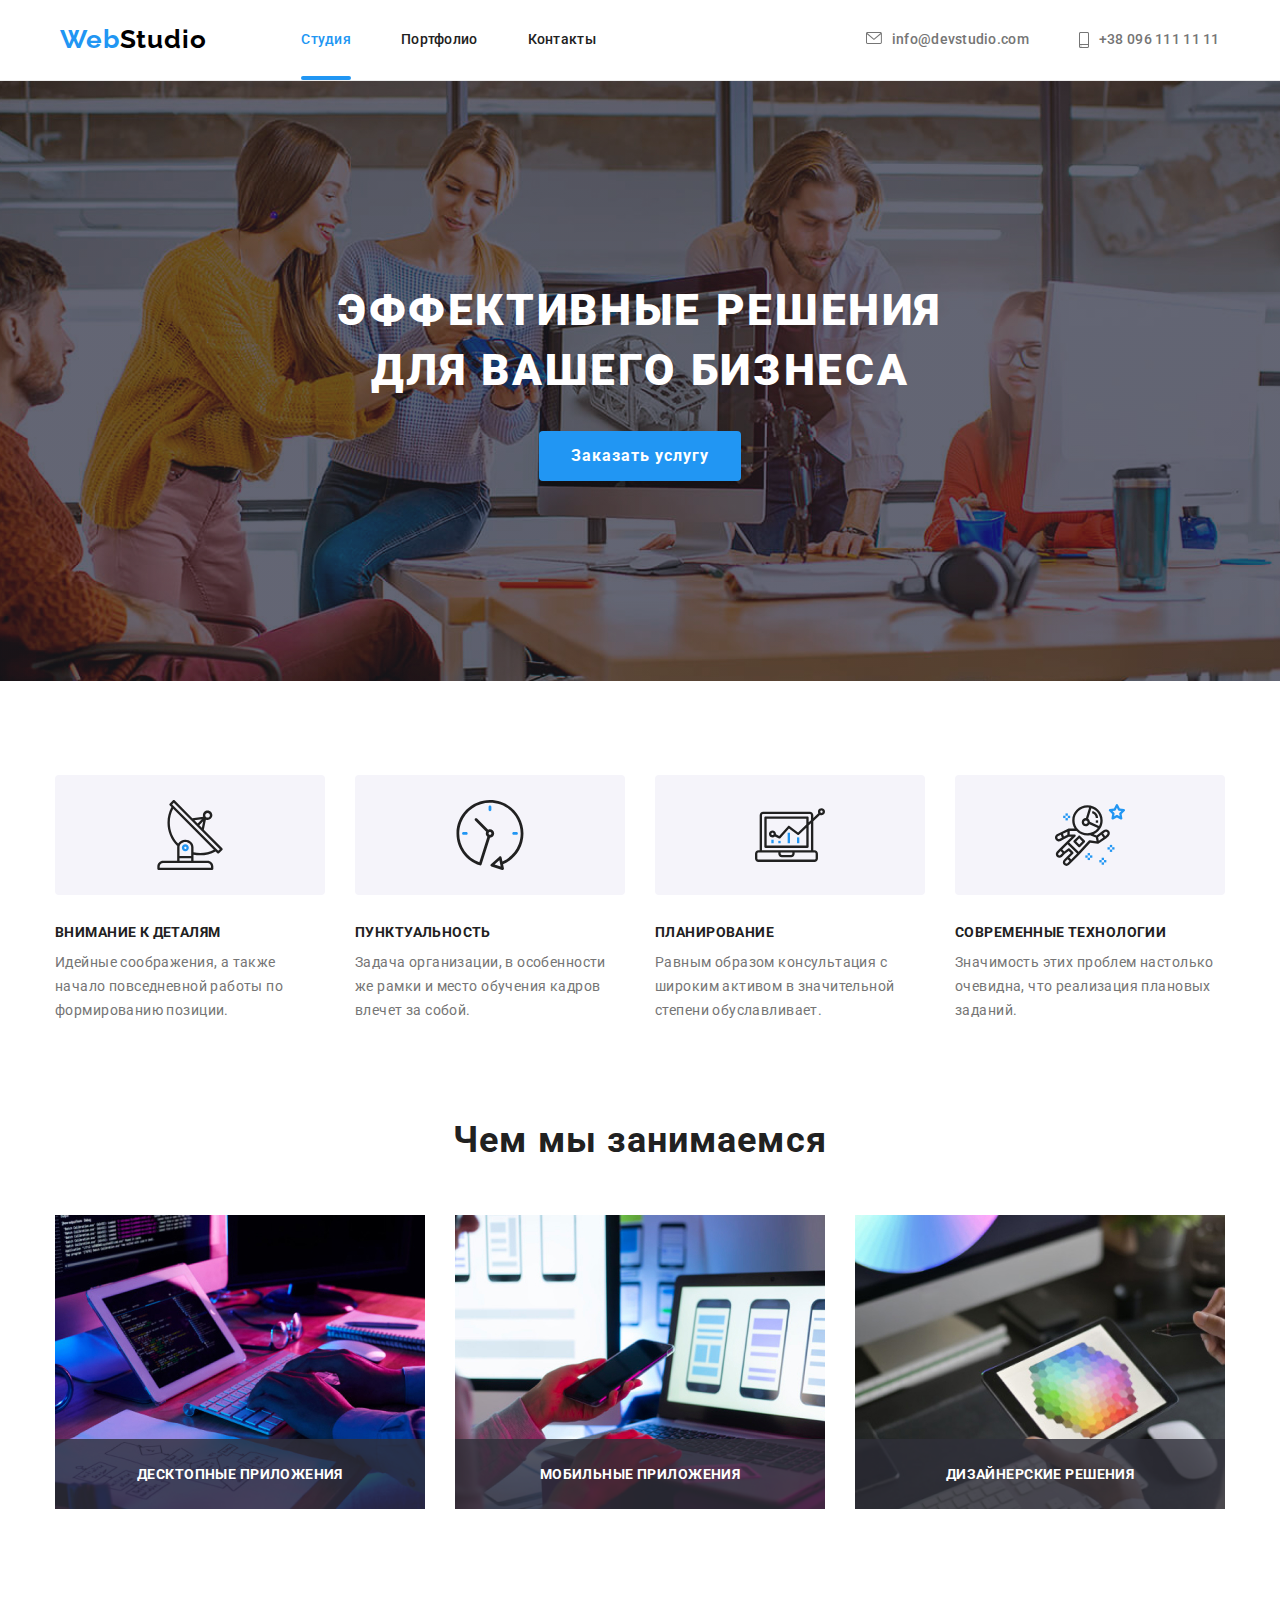
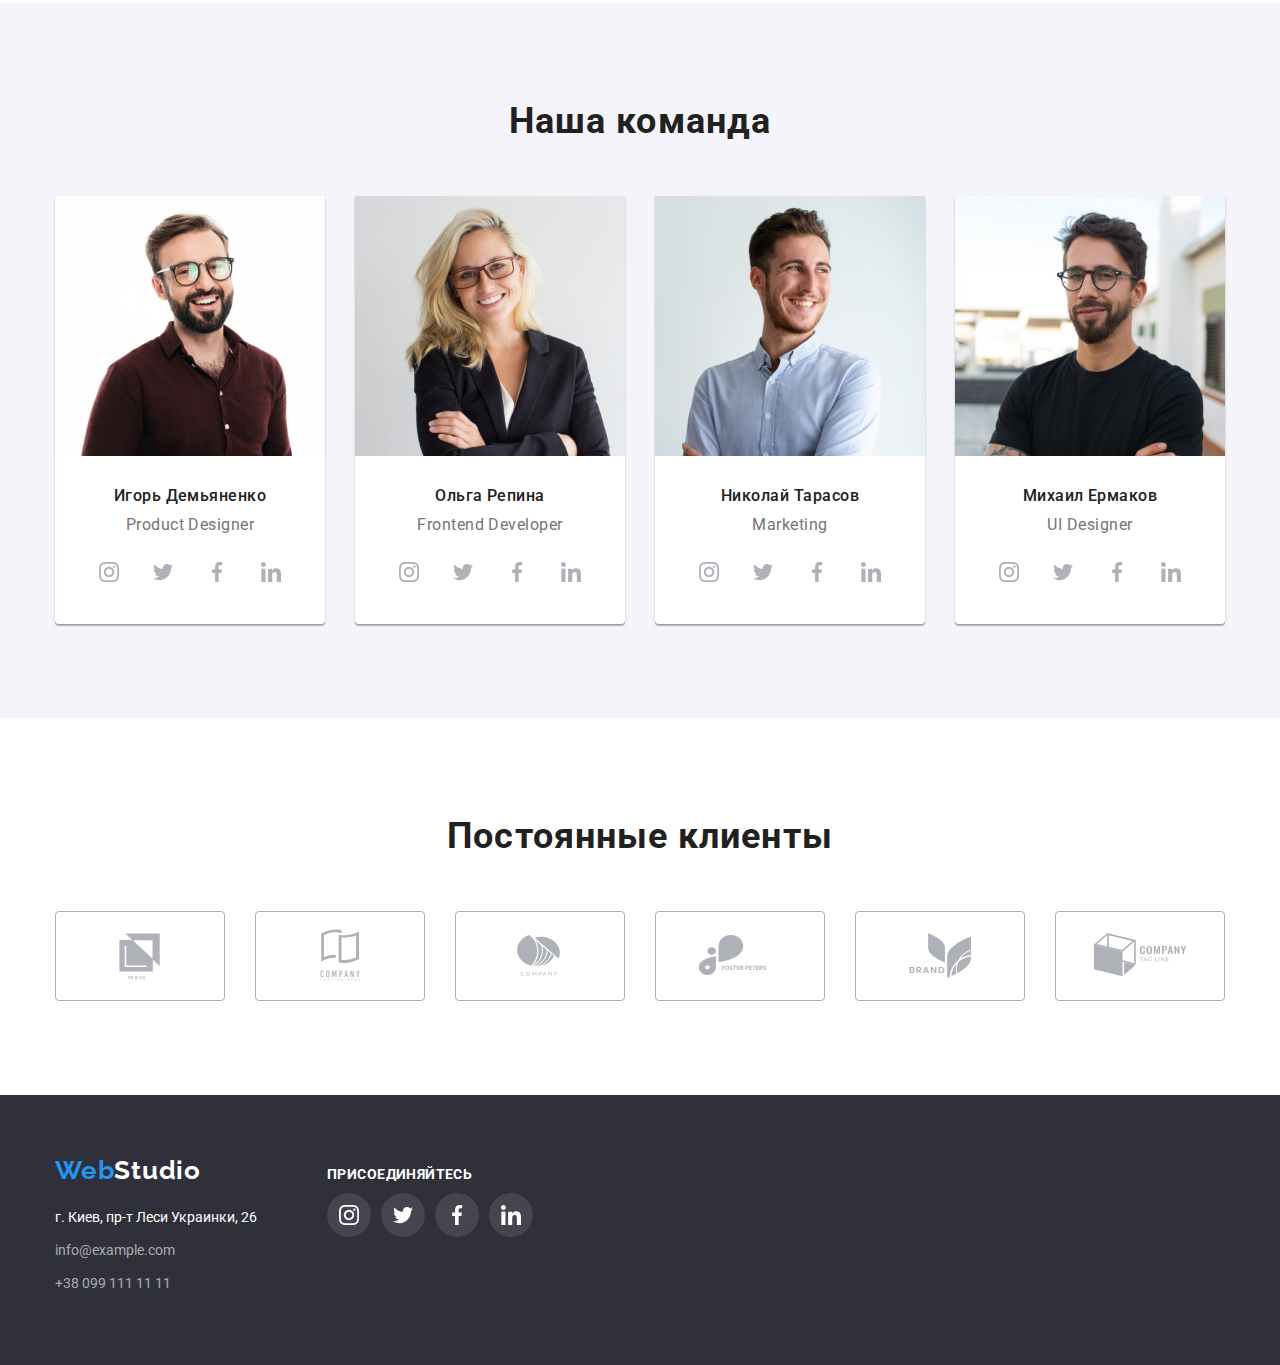
==== index.html @ 852fb02d "Initial commit" ====
<!DOCTYPE html>
<html lang="ru">

<head>
  <meta charset="UTF-8" />
  <meta http-equiv="X-UA-Compatible" content="IE=edge" />
  <meta name="viewport" content="width=device-width, initial-scale=1.0" />
  <link rel="preconnect" href="https://fonts.googleapis.com">
  <link rel="preconnect" href="https://fonts.gstatic.com" crossorigin>
  <link href="https://fonts.googleapis.com/css2?family=Raleway:wght@700&family=Roboto:wght@400;500;700;900&display=swap"
    rel="stylesheet">
  <link rel="stylesheet" href="https://cdnjs.cloudflare.com/ajax/libs/modern-normalize/1.1.0/modern-normalize.css"
    integrity="sha512-Y0MM+V6ymRKN2zStTqzQ227DWhhp4Mzdo6gnlRnuaNCbc+YN/ZH0sBCLTM4M0oSy9c9VKiCvd4Jk44aCLrNS5Q=="
    crossorigin="anonymous" referrerpolicy="no-referrer" />
  <link rel="stylesheet" href="./css/styles.css" />
  <title>WebStudio</title>
</head>

<body>
  <header class="header-section">
    <div class="container flex-container">
      <nav class="navigation">
        <a class="logo link" href="./index.html">Web<span class="logo-header">Studio</span></a>
        <ul class="nav-list list">
          <li><a class="link nav-link current" href="./index.html">Студия</a></li>
          <li><a class="link nav-link" href="./portfolio.html">Портфолио</a></li>
          <li><a class="link nav-link" href="http://google.com">Контакты</a></li>
        </ul>
      </nav>
      <ul class="contacts-list list">
        <li class="contacts-item">
          <a class="contacts-link link" href="mailto:info@devstudio.com">
            <svg>
              <use href="./image/icons/symbol-defs.svg#envelope" width="16" height="12"></use>
            </svg>
            info@devstudio.com</a>
        </li>
        <li class="contacts-item">
          <a class="contacts-link link" href="tel:+380961111111">
            <svg class="smartphone">
              <use href="./image/icons/symbol-defs.svg#smartphone" width="10" height="16"></use>
            </svg>
            +38 096 111 11 11</a>
        </li>
      </ul>
    </div>
  </header>
  <main class="studio">
    <section class="hero">
      <h1 class="page-title">
        Эффективные решения<br />
        для вашего бизнеса
      </h1>
      <button class="button" type="button" data-modal-open>Заказать услугу</button>
      <div class="backdrop is-hidden" data-modal>
        <div class="modal">
          <button class="modal-button" type="button" data-modal-close>
            <svg>
              <use href="./image/icons/symbol-defs.svg#close" width="18" height="18"></use>
            </svg>
          </button>
        </div>
      </div>
    </section>
    <section class="preference section">
      <div class="container">
        <h2 class="invisible-title">Нашы преимущества</h2>
        <ul class="preference-list list flex-container">
          <li class="preference-item">
            <div class="prefrence-icon">
              <svg>
                <use href="./image/icons/symbol-defs.svg#antenna" width="70" height="70"></use>
              </svg>
            </div>
            <h3 class="preference-title">Внимание к деталям</h3>
            <p class="prefrence-text">
              Идейные соображения, а также начало повседневной работы по формированию позиции.
            </p>
          </li>
          <li class="preference-item">
            <div class="prefrence-icon">
              <svg>
                <use href="./image/icons/symbol-defs.svg#clock" width="70" height="70"></use>
              </svg>
            </div>
            <h3 class="preference-title">Пунктуальность</h3>
            <p class="prefrence-text">
              Задача организации, в особенности же рамки и место обучения кадров влечет за собой.
            </p>
          </li>
          <li class="preference-item">
            <div class="prefrence-icon">
              <svg>
                <use href="./image/icons/symbol-defs.svg#diagram" width="70" height="70"></use>
              </svg>
            </div>
            <h3 class="preference-title">Планирование</h3>
            <p class="prefrence-text">
              Равным образом консультация с широким активом в значительной степени обуславливает.
            </p>
          </li>
          <li class="preference-item">
            <div class="prefrence-icon">
              <svg>
                <use href="./image/icons/symbol-defs.svg#astronaut" width="70" height="70"></use>
              </svg>
            </div>
            <h3 class="preference-title">Современные технологии</h3>
            <p class="prefrence-text">
              Значимость этих проблем настолько очевидна, что реализация плановых заданий.
            </p>
          </li>
        </ul>
      </div>
    </section>
    <section class="our-work section">
      <div class="container">
        <h2 class="title">Чем мы занимаемся</h2>
        <ul class="our-work-list list flex-container">
          <li>
            <div class="image-container">
              <img class="work-image" src="./image/studio/1.jpg" alt="Разработчик пишет код" width="370" />
              <p class="work-description">
                Десктопные приложения
              </p>
            </div>
          </li>
          <li>
            <div class="image-container">
              <img class="work-image" src="./image/studio/2.jpg" alt="Адаптация сайта под разние устройства"
                width="370" />
              <p class="work-description">
                Мобильные приложения
              </p>
            </div>
          </li>
          <li>
            <div class="image-container">
              <img class="work-image" src="./image/studio/3.jpg" alt="Подбор цветов" width="370" />
              <p class="work-description">
                Дизайнерские решения
              </p>
            </div>
          </li>
        </ul>
      </div>
    </section>
    <section class="team section">
      <div class="container">
        <h2 class="title">Наша команда</h2>
        <ul class="team-list list flex-container">
          <li class="team-item">
            <img class="employee-photo" src="./image/studio/igor.jpg" alt="Игорь Демьяненко" width="270" />
            <div class="employee-description">
              <h3 class="subtitle">Игорь Демьяненко</h3>
              <p class="team-text" lang="en">Product Designer</p>
              <ul class="flex-container list">
                <li class="social-item">
                  <a class="social-link link" href="">
                    <svg>
                      <use href="./image/icons/symbol-defs.svg#instagram" width="20" height="20"></use>
                    </svg>
                  </a>
                </li>
                <li class="social-item">
                  <a class="social-link link" href="">
                    <svg>
                      <use href="./image/icons/symbol-defs.svg#twitter" width="20" height="20"></use>
                    </svg>
                  </a>
                </li>
                <li class="social-item">
                  <a class="social-link link" href="">
                    <svg>
                      <use href="./image/icons/symbol-defs.svg#facebook" width="20" height="20"></use>
                    </svg>
                  </a>
                </li>
                <li class="social-item">
                  <a class="social-link link" href="">
                    <svg>
                      <use href="./image/icons/symbol-defs.svg#linkedin" width="20" height="20"></use>
                    </svg>
                  </a>
                </li>
              </ul>
            </div>
          </li>
          <li class="team-item">
            <img class="employee-photo" src="./image/studio/olga.jpg" alt="Ольга Репина" width="270" />
            <div class="employee-description">
              <h3 class="subtitle">Ольга Репина</h3>
              <p class="team-text" lang="en">Frontend Developer</p>
              <ul class="flex-container list">
                <li class="social-item">
                  <a class="social-link link" href="">
                    <svg>
                      <use href="./image/icons/symbol-defs.svg#instagram" width="20" height="20"></use>
                    </svg>
                  </a>
                </li>
                <li class="social-item">
                  <a class="social-link link" href="">
                    <svg>
                      <use href="./image/icons/symbol-defs.svg#twitter" width="20" height="20"></use>
                    </svg>
                  </a>
                </li>
                <li class="social-item">
                  <a class="social-link link" href="">
                    <svg>
                      <use href="./image/icons/symbol-defs.svg#facebook" width="20" height="20"></use>
                    </svg>
                  </a>
                </li>
                <li class="social-item">
                  <a class="social-link link" href="">
                    <svg>
                      <use href="./image/icons/symbol-defs.svg#linkedin" width="20" height="20"></use>
                    </svg>
                  </a>
                </li>
              </ul>
            </div>
          </li>
          <li class="team-item">
            <img class="employee-photo" src="./image/studio/nikolai.jpg" alt="Николай Тарасов" width="270" />
            <div class="employee-description">
              <h3 class="subtitle">Николай Тарасов</h3>
              <p class="team-text" lang="en">Marketing</p>
              <ul class="flex-container list">
                <li class="social-item">
                  <a class="social-link link" href="">
                    <svg>
                      <use href="./image/icons/symbol-defs.svg#instagram" width="20" height="20"></use>
                    </svg>
                  </a>
                </li>
                <li class="social-item">
                  <a class="social-link link" href="">
                    <svg>
                      <use href="./image/icons/symbol-defs.svg#twitter" width="20" height="20"></use>
                    </svg>
                  </a>
                </li>
                <li class="social-item">
                  <a class="social-link link" href="">
                    <svg>
                      <use href="./image/icons/symbol-defs.svg#facebook" width="20" height="20"></use>
                    </svg>
                  </a>
                </li>
                <li class="social-item">
                  <a class="social-link link" href="">
                    <svg>
                      <use href="./image/icons/symbol-defs.svg#linkedin" width="20" height="20"></use>
                    </svg>
                  </a>
                </li>
              </ul>
            </div>
          </li>
          <li class="team-item">
            <img class="employee-photo" src="./image/studio/michael.jpg" alt="Михаил Ермаков" width="270" />
            <div class="employee-description">
              <h3 class="subtitle">Михаил Ермаков</h3>
              <p class="team-text" lang="en">UI Designer</p>
              <ul class="flex-container list">
                <li class="social-item">
                  <a class="social-link link" href="">
                    <svg>
                      <use href="./image/icons/symbol-defs.svg#instagram" width="20" height="20"></use>
                    </svg>
                  </a>
                </li>
                <li class="social-item">
                  <a class="social-link link" href="">
                    <svg>
                      <use href="./image/icons/symbol-defs.svg#twitter" width="20" height="20"></use>
                    </svg>
                  </a>
                </li>
                <li class="social-item">
                  <a class="social-link link" href="">
                    <svg>
                      <use href="./image/icons/symbol-defs.svg#facebook" width="20" height="20"></use>
                    </svg>
                  </a>
                </li>
                <li class="social-item">
                  <a class="social-link link" href="">
                    <svg>
                      <use href="./image/icons/symbol-defs.svg#linkedin" width="20" height="20"></use>
                    </svg>
                  </a>
                </li>
              </ul>
            </div>

          </li>
        </ul>
      </div>
    </section>
    <section class="section">
      <div class="container">
        <h2 class="title">Постоянные клиенты</h2>
        <div class="clients">
          <ul class="clients-list list flex-container">
            <li class="clients-item">
              <svg>
                <use href="./image/icons/symbol-defs.svg#client_1" width="105" height="60"></use>
              </svg>
            </li>
            <li class="clients-item">
              <svg>
                <use href="./image/icons/symbol-defs.svg#client_2" width="105" height="60"></use>
              </svg>
            </li>
            <li class="clients-item">
              <svg>
                <use href="./image/icons/symbol-defs.svg#client_3" width="105" height="60"></use>
              </svg>
            </li>
            <li class="clients-item">
              <svg>
                <use href="./image/icons/symbol-defs.svg#client_4" width="105" height="60"></use>
              </svg>
            </li>
            <li class="clients-item">
              <svg>
                <use href="./image/icons/symbol-defs.svg#client_5" width="105" height="60"></use>
              </svg>
            </li>
            <li class="clients-item">
              <svg>
                <use href="./image/icons/symbol-defs.svg#client_6" width="105" height="60"></use>
              </svg>
            </li>
          </ul>
        </div>
      </div>
    </section>
  </main>
  <footer class="footer">
    <div class="container footer-container flex-container">
      <div class="logo-adress">
        <a class="logo link" href="./index.html">Web<span class="logo-footer">Studio</span></a>
        <address class="adress">
          <ul class="adress-list list">
            <li class="adress-item link">г. Киев, пр-т Леси Украинки, 26</li>
            <li class="adress-item"><a class="adress-link link" href="mailto:info@example.com">info@example.com</a></li>
            <li class="adress-item"><a class="adress-link link" href="tel:+380991111111">+38 099 111 11 11</a></li>
          </ul>
        </address>
      </div>
      <div class="subscribe">
        <h2 class="subscribe-title">Присоединяйтесь</h2>
        <ul class="subscribe-list list flex-container">
          <li class="subscribe-item">
            <a href="" class="subscribe-link">
              <svg>
                <use href="./image/icons/symbol-defs.svg#instagram" width="20" height="20"></use>
              </svg>
            </a>
          </li>
          <li class="subscribe-item">
            <a href="" class="subscribe-link link">
              <svg>
                <use href="./image/icons/symbol-defs.svg#twitter" width="20" height="20"></use>
              </svg>
            </a>
          </li>
          <li class="subscribe-item">
            <a href="" class="subscribe-link">
              <svg>
                <use href="./image/icons/symbol-defs.svg#facebook" width="20" height="20"></use>
              </svg>
            </a>
          </li>
          <li class="subscribe-item">
            <a href="" class="subscribe-link">
              <svg>
                <use href="./image/icons/symbol-defs.svg#linkedin" width="20" height="20"></use>
              </svg>
            </a>
          </li>
        </ul>
      </div>
    </div>
  </footer>
  <script src="./js/modal.js"></script>
</body>

</html>
---- css/styles.css ----
:root {
    --header-line-color: #ECECEC;
    --title-color: #212121;
    --text-color: #757575;
    --accent-color: #2196F3;
    --button-hover-coolor: #188CE8;
    --background-color: #F5F4FA;
    --project-border-color: #EEEEEE;
    --footer-background-color: #2F303A;
    --icon-fill: #AFB1B8;
    --white: #ffffff;
}

body {
    font-family: 'Roboto', sans-serif;
    color: var(--text-color);
    font-size: 14px;
}

/* Обнуляючі стилі */

.list {
    list-style: none;
}

.link {
    text-decoration: none;
    font-style: normal;
}

h1,
h2,
h3,
ul,
p {
    margin: 0;
    padding: 0;
}

img {
    display: block;
}

/*! Стилі хедера*/

.container {
    width: 100%;
    max-width: 1200px;
    margin: 0 auto;
    padding-right: 15px;
    padding-left: 15px;
}

.flex-container {
    display: flex;
    justify-content: center;
    flex-wrap: wrap;
}

.section {
    padding-top: 94px;
    padding-bottom: 94px;
}

.header-section {
    border-bottom: 1px solid var(--header-line-color);
}

.navigation {
    display: flex;
    align-items: center;
    margin-right: 270px;
}

.logo {
    display: block;
    margin-right: 95px;

    font-family: 'Raleway', sans-serif;
    font-weight: 700;
    font-size: 26px;
    line-height: 1.2;
    letter-spacing: 0.03em;
    color: var(--accent-color);
}

.logo-header {
    color: #000;
}

.nav-list {
    display: flex;

    padding-left: 0;
    margin-top: 0;
    margin-bottom: 0;


    color: var(--text-color);
}

.nav-list :not(:last-child) {
    margin-right: 50px;
}

.nav-link {
    position: relative;
    display: block;
    padding-top: 32px;
    padding-bottom: 32px;
    font-weight: 500;
    line-height: 1.14;
    letter-spacing: 0.02em;

    color: var(--title-color);

    transition-property: color;
    transition-duration: 250ms;
    transition-timing-function: cubic-bezier(0.4, 0, 0.2, 1);
}

.nav-link.current::after {
    position: absolute;
    bottom: 0;
    left: 0;

    content: '';
    display: block;
    width: 100%;
    height: 4px;
    border-radius: 2px;
    background-color: var(--accent-color);
}

.nav-link:hover,
.nav-link:focus {
    color: var(--accent-color);
}

.current {
    color: var(--accent-color);
}

.contacts-list {
    display: flex;
    /* margin-left: auto; */

    padding-left: 0;
    margin: 0;

}

.contacts-list :not(:last-child) {
    margin-right: 50px;
}

.contacts-link {
    display: flex;
    padding-top: 32px;
    padding-bottom: 32px;

    font-weight: 500;
    line-height: 1.14;
    letter-spacing: 0.02em;

    color: var(--text-color);

    transition-property: color;
    transition-duration: 250ms;
    transition-timing-function: cubic-bezier(0.4, 0, 0.2, 1);
}

.contacts-link:hover,
.contacts-link:focus {
    color: var(--accent-color);
}

.contacts-link svg {
    margin-right: 10px;
    width: 16px;
    height: 12px;
    fill: currentColor;
    align-items: center;
}

.contacts-link .smartphone {
    width: 10px;
    height: 16px;
}

.contacts-link::before {
    content: '';
    background-image: url(href="./image/icons/symbol-defs.svg#envelope");
}

/*! Стилі головної сторінки */

.hero {
    padding-top: 200px;
    padding-right: 15px;
    padding-bottom: 200px;
    padding-left: 15px;
    background-color: #C4C4C4;
    background-image: linear-gradient(rgba(47, 48, 58, 0.4), rgba(47, 48, 58, 0.4)), url('../image/background/hero-background.jpg');
    background-size: 1600px;
    background-position: center;
    background-repeat: no-repeat;
}

.page-title {
    margin-bottom: 30px;

    font-weight: 900;
    font-size: 44px;
    line-height: 1.36;
    text-align: center;
    letter-spacing: 0.06em;
    text-transform: uppercase;

    color: var(--white);
}

.button {
    display: block;
    margin: 0 auto;
    padding: 10px 32px;

    font-family: inherit;
    font-weight: 700;
    font-size: 16px;
    line-height: 1.9;
    text-align: center;
    letter-spacing: 0.06em;
    cursor: pointer;

    color: var(--white);
    background-color: var(--accent-color);

    box-shadow: 0px 4px 4px rgba(0, 0, 0, 0.15);
    border-radius: 4px;
    border: 0;

    transition-property: background-color;
    transition-duration: 250ms;
    transition-timing-function: cubic-bezier(0.4, 0, 0.2, 1);
}

.button:hover,
.button:focus {
    background-color: var(--button-hover-coolor);
}

.backdrop {
    position: fixed;
    top: 0;
    left: 0;
    width: 100%;
    height: 100%;
    background-color: rgba(0, 0, 0, 0.2);

    opacity: 1;
    transition: opacity 250ms cubic-bezier(0.4, 0, 0.2, 1);
}

.backdrop.is-hidden {
    opacity: 0;
    visibility: hidden;
    pointer-events: none;
}

.backdrop.is-hidden .modal{
    transform: translate(-50%, -50%) scale(0.7);
    opacity: 0.4;
}

.modal {
    position: absolute;
    top: 50%;
    left: 50%;

    width: 530px;
    height: 580px;
    box-shadow: 0px 1px 3px rgba(0, 0, 0, 0.12), 0px 1px 1px rgba(0, 0, 0, 0.14), 0px 2px 1px rgba(0, 0, 0, 0.2);
    border-radius: 4px;
    background-color: var(--white);

    opacity: 1;
    transform: translate(-50%, -50%) scale(1);
    transition: transform 250ms cubic-bezier(0.4, 0, 0.2, 1);
}

.modal-button {
    position: absolute;
    top: 8px;
    right: 8px;
    width: 30px;
    height: 30px;
    border: 1px solid rgba(0, 0, 0, 0.1);
    border-radius: 50%;

    padding: 0;
    display: flex;
    align-items: center;
    justify-content: center;
    background-color: var(--white);

    cursor: pointer;
}

.modal-button svg {
    width: 18px;
    height: 18px;
}

.preference {
    padding-bottom: 0;
}

.invisible-title {
    display: none;
}

.preference-item:not(:last-child) {
    margin-right: 30px;
}

.preference-item {
    display: block;
    width: 270px;
}

.prefrence-icon {
    display: flex;
    align-items: center;
    justify-content: center;
    height: 120px;
    margin-bottom: 30px;
    border-radius: 4px;
    background-color: var(--background-color);
}

.prefrence-icon svg {
    width: 70px;
    height: 70px;
}

.prefrence-icon use {}

.preference-title {
    margin-bottom: 10px;

    font-weight: 700;
    font-size: inherit;
    line-height: 1.14;
    letter-spacing: 0.03em;
    text-transform: uppercase;

    color: var(--title-color);
}

.prefrence-text {
    font-weight: 400;
    line-height: 1.7;
    letter-spacing: 0.03em;
}

.title {
    margin-bottom: 50px;

    font-weight: 700;
    font-size: 36px;
    line-height: 1.36;
    text-align: center;
    letter-spacing: 0.03em;

    color: var(--title-color);
}

.our-work-list>li:not(:last-child) {
    margin-right: 30px;
}

.image-container {
    position: relative;
    overflow: hidden;
    pointer-events: none;
}

.work-description {
    position: absolute;
    bottom: 0;
    left: 0;
    width: 100%;

    padding: 27px 0;
    font-weight: 700;
    font-size: 1.14;
    line-height: 16px;
    text-align: center;
    letter-spacing: 0.03em;
    text-transform: uppercase;
    color: var(--white);
    background-color: rgba(47, 48, 58, 0.8);

}

.team {
    background-color: var(--background-color);
}

.team-item {
    background-color: var(--white);
    box-shadow: 0px 1px 3px rgba(0, 0, 0, 0.12), 0px 1px 1px rgba(0, 0, 0, 0.14), 0px 2px 1px rgba(0, 0, 0, 0.2);
    border-radius: 0px 0px 4px 4px;
}

.team-item:not(:last-child) {
    margin-right: 30px;
}

.employee-description {
    padding-top: 30px;
    padding-bottom: 30px;
}


.subtitle {
    margin-bottom: 10px;

    font-weight: 500;
    font-size: 16px;
    line-height: 1.2;
    text-align: center;
    letter-spacing: 0.03em;

    color: var(--title-color);
}

.team-text {
    margin-bottom: 15px;
    font-size: 16px;
    line-height: 1.2;
    text-align: center;
    letter-spacing: 0.03em;
}

.social-link {
    display: flex;
    align-items: center;
    justify-content: center;
    width: 44px;
    height: 44px;
    border-radius: 50%;
    color: var(--icon-fill);

    transition-property: color, background-color;
    transition-duration: 250ms;
    transition-timing-function: cubic-bezier(0.4, 0, 0.2, 1);
}

.social-item:not(:last-child) {
    margin-right: 10px;
}

.social-link:hover,
.social-link:focus {
    color: var(--white);
    background-color: var(--accent-color);
}

.social-link svg {
    width: 20px;
    height: 20px;
    fill: currentColor;
}

.clients-item {
    display: flex;
    align-items: center;
    justify-content: center;
    width: 170px;
    height: 90px;
    border: 1px solid #AFB1B8;
    border-radius: 4px;

    color: var(--icon-fill);

    transition-property: color, background-color, color;
    transition-duration: 250ms;
    transition-timing-function: cubic-bezier(0.4, 0, 0.2, 1);
}

.clients-item:not(:last-child) {
    margin-right: 30px;
}

.clients-item:hover,
.clients-item:focus {
    color: var(--accent-color);
    border-color: var(--accent-color);
    cursor: pointer;
}

.clients-item svg {
    width: 105px;
    height: 60px;
    fill: currentColor;
}

/*! Стилі футера */

.footer {
    background-color: var(--footer-background-color);
}

.footer-container {
    padding-top: 60px;
    padding-bottom: 60px;
    justify-content: start;
    align-items: baseline;
}

.logo-adress {
    margin-right: 70px;
}

.footer a.logo {
    display: block;
    margin-bottom: 20px;
}

.logo-footer {
    font-family: 'Raleway', sans-serif;
    font-weight: 700;
    font-size: 26px;
    line-height: 1.2;
    letter-spacing: 0.03em;
    color: var(--white);
}

.footer .logo {
    margin-right: 0;
}

.adress-item {
    margin-bottom: 9px;

    font-weight: 400;
    line-height: 1.71;
    color: var(--white);
}

.adress-link {
    color: rgba(255, 255, 255, 0.6);

    transition-property: color;
    transition-duration: 250ms;
    transition-timing-function: cubic-bezier(0.4, 0, 0.2, 1);
}

.adress-link:hover {
    color: var(--accent-color);
}

.subscribe {}

.subscribe-title {
    margin-bottom: 10px;
    font-weight: 700;
    font-size: 14px;
    line-height: 1.14;
    letter-spacing: 0.03em;
    text-transform: uppercase;
    color: var(--white);
}

.subscribe-list {}

.subscribe-item:not(:last-child) {
    margin-right: 10px;
}

.subscribe-link {
    display: flex;
    align-items: center;
    justify-content: center;
    width: 44px;
    height: 44px;
    border-radius: 50%;
    background-color: rgba(255, 255, 255, .1);
    color: var(--white);

    transition-property: background-color;
    transition-duration: 250ms;
    transition-timing-function: cubic-bezier(0.4, 0, 0.2, 1);
}

.subscribe-link:hover,
.subscribe-link:focus {
    background-color: var(--accent-color);
}

.subscribe-link svg {
    width: 20px;
    height: 20px;
    fill: currentColor;
}

/*! Стилі сторінки Portfolio */
.filter-list {
    margin-bottom: 50px;
}

.filter-item:not(:last-child) {
    margin-right: 8px;
}

.filter-button {
    padding: 6px 22px;

    font-family: inherit;
    font-weight: 500;
    font-size: 16px;
    line-height: 1.6;
    text-align: center;
    letter-spacing: 0.03em;
    cursor: pointer;

    color: var(--title-color);
    background-color: var(--background-color);

    border-radius: 4px;
    border: 0;

    transition-property: background-color, color;
    transition-duration: 250ms;
    transition-timing-function: cubic-bezier(0.4, 0, 0.2, 1);
}

.current-button {
    background-color: var(--accent-color);
    color: var(--white);
}

.filter-button:hover,
.filter-button:focus {
    background-color: var(--accent-color);
    color: var(--white);
}

.project-item {
    margin-right: 30px;
    margin-bottom: 30px;

    transition-property: box-shadow;
    transition-duration: 250ms;
    transition-timing-function: cubic-bezier(0.4, 0, 0.2, 1);
}

.project-item:nth-child(3n) {
    margin-right: 0;
}

.project-item:nth-last-child(-n+3) {
    margin-bottom: 0;
}

.project-item:hover,
.project-item:focus {
    box-shadow: 0px 1px 1px rgba(0, 0, 0, 0.12), 0px 4px 4px rgba(0, 0, 0, 0.06), 1px 4px 6px rgba(0, 0, 0, 0.16);
}

.overlay {
    position: absolute;
    width: 100%;
    height: 100%;
    top: 295px;
    left: 0;


    padding-left: 25px;
    padding-right: 25px;
    padding-top: 60px;
    background-color: rgba(33, 150, 243, 0.9);

    transition-property: transform;
    transition-duration: 250ms;
    transition-timing-function: cubic-bezier(0.4, 0, 0.2, 1);
}

.overlay-text {
    font-weight: 400;
    font-size: 18px;
    line-height: 1.55;
    letter-spacing: 0.03em;
    color: var(--white);
}

.project-item:hover .overlay {
    transform: translatey(-295px);
}

.project-description {
    padding: 20px 24px;
    border: 1px solid var(--project-border-color);
    border-top: 0;
}

.project-title {
    margin-bottom: 4px;

    font-weight: 700;
    font-size: 18px;
    line-height: 2;
    letter-spacing: 0.06em;

    color: var(--title-color);
}

.project-text {
    font-size: 16px;
    line-height: 1.9;
    letter-spacing: 0.03em;

    color: var(--text-color);
}
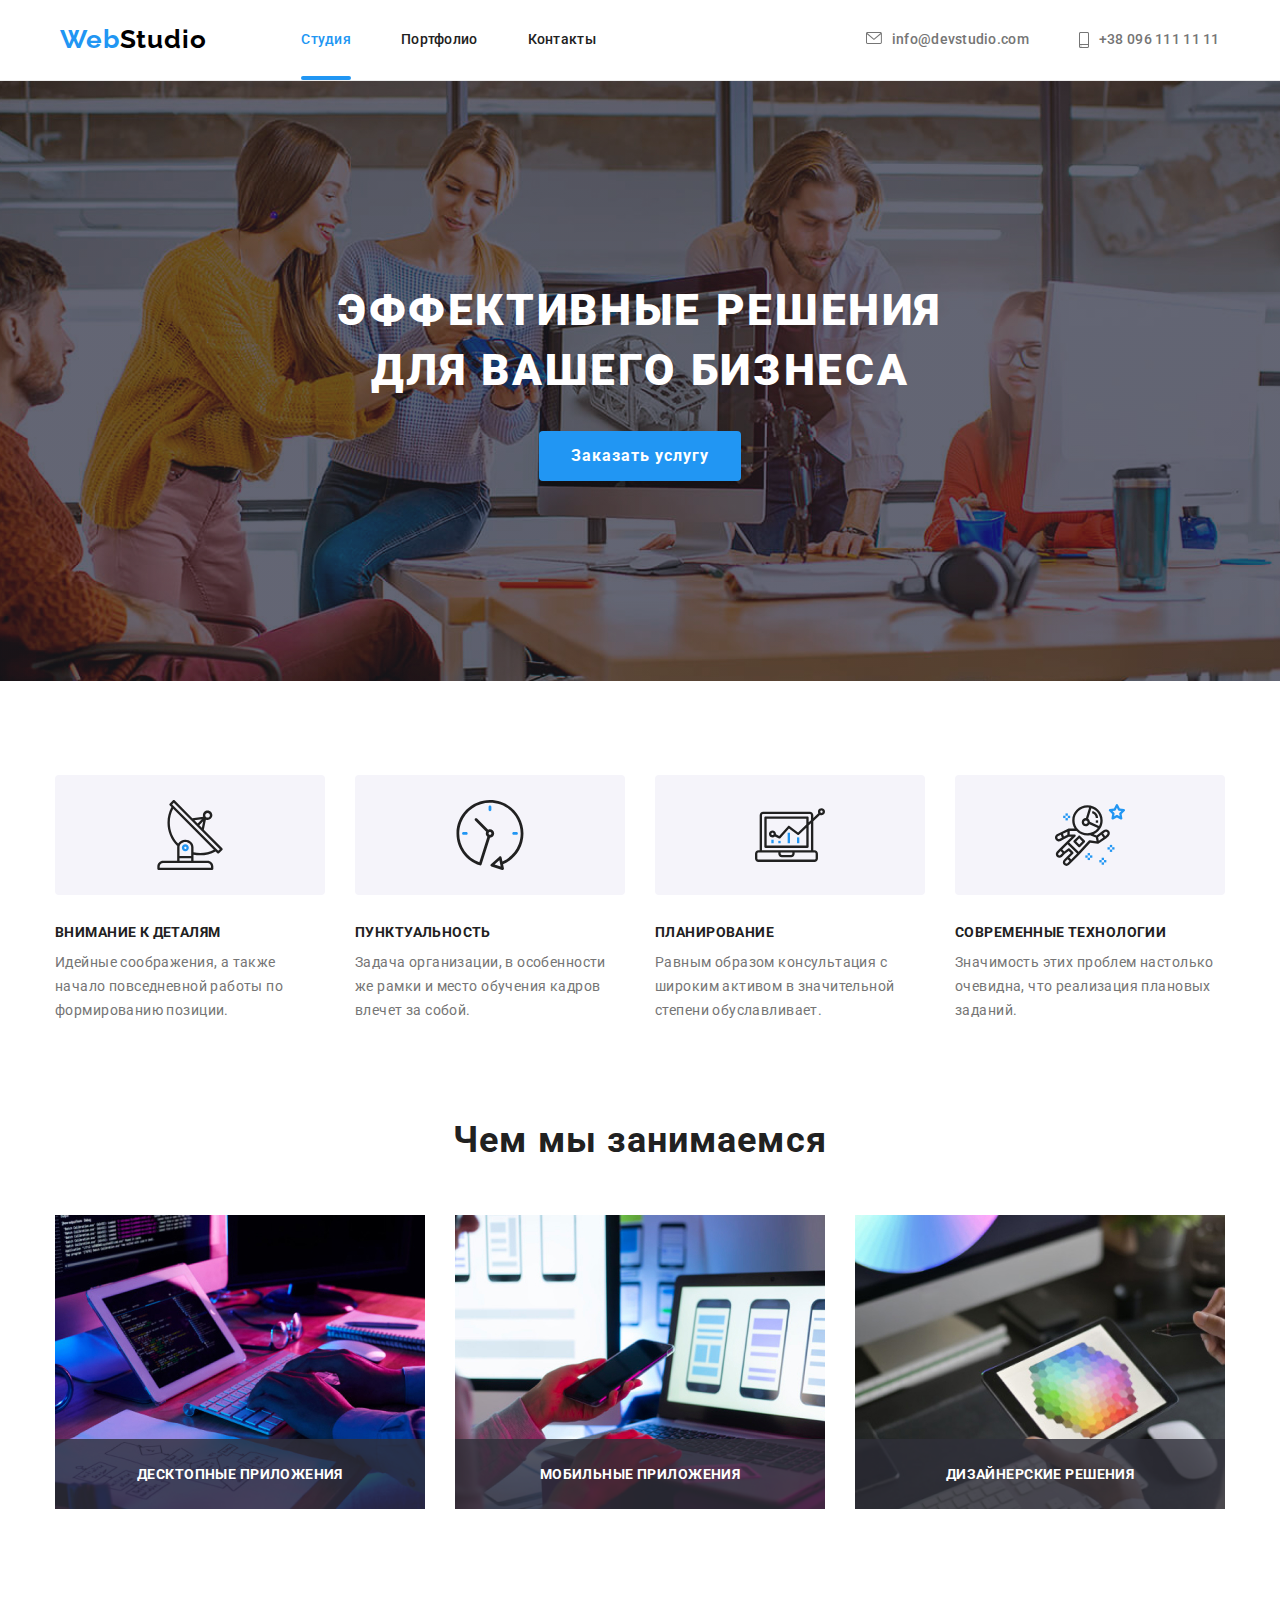
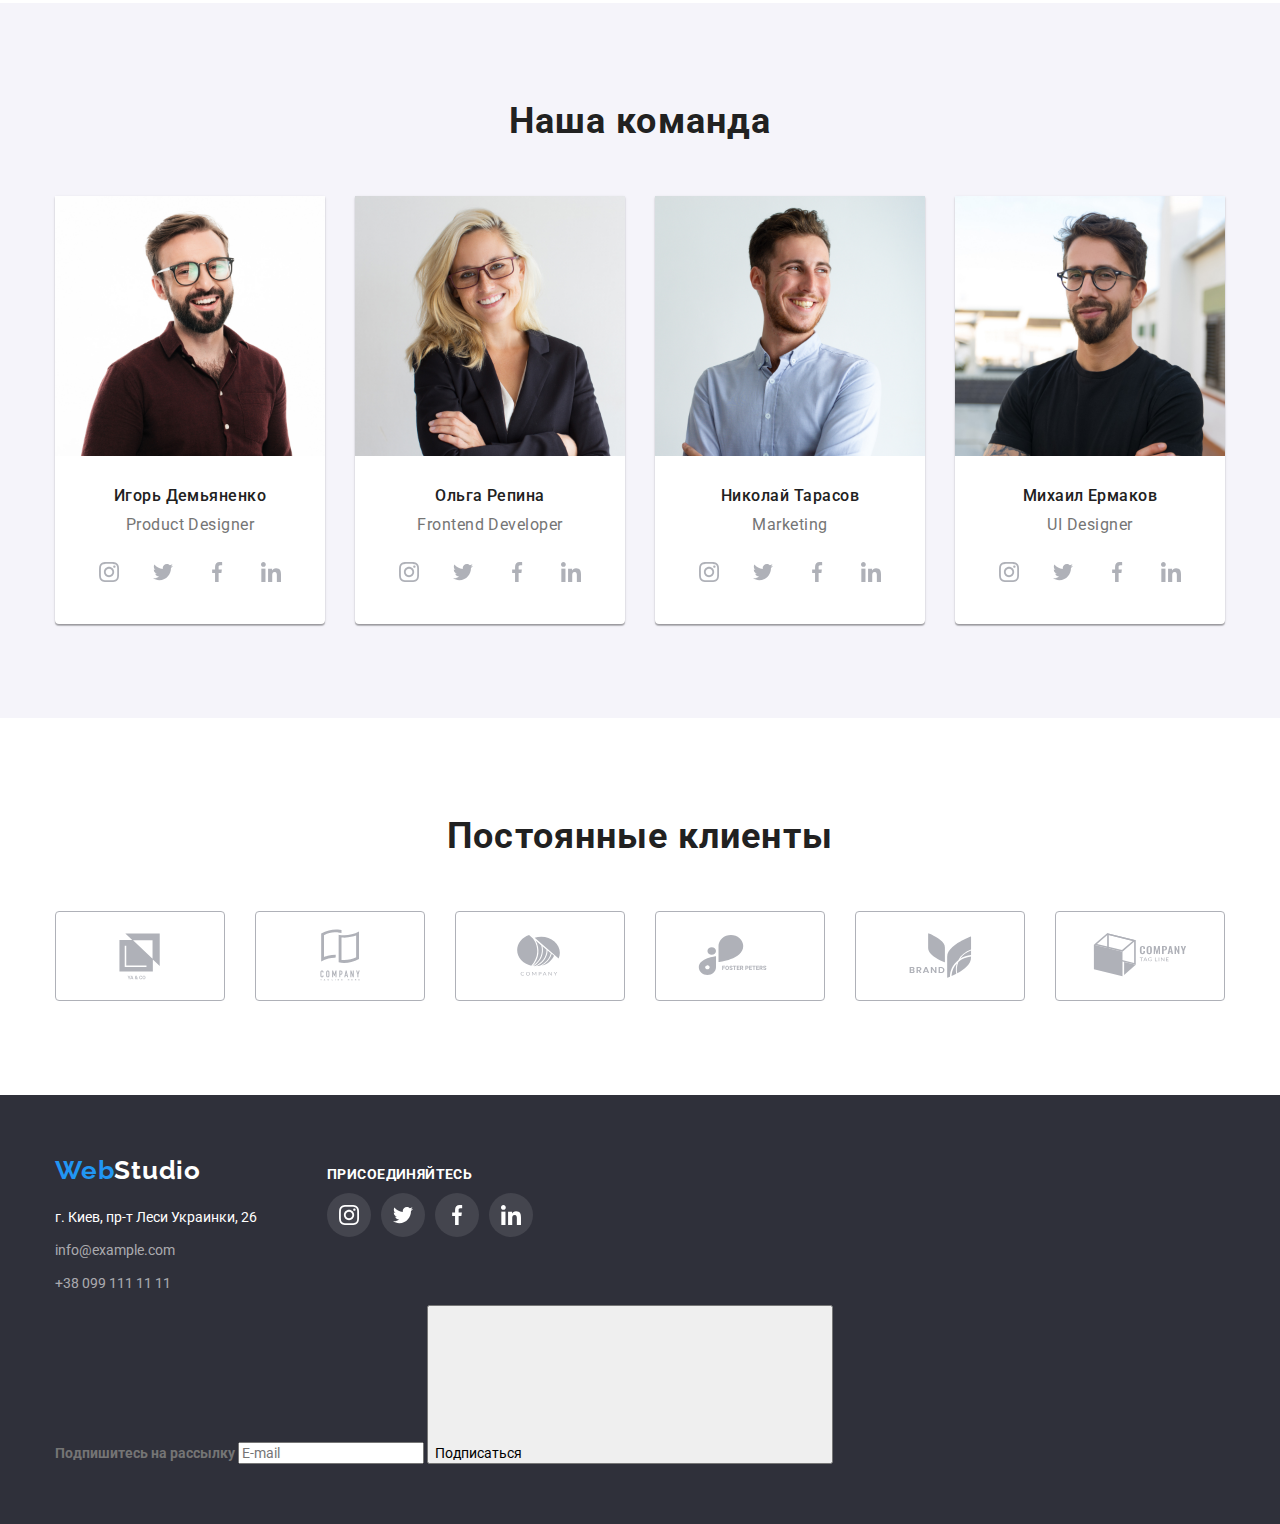
==== commit ca9d584b: "Update index.html" ====
--- a/index.html
+++ b/index.html
@@ -59,6 +59,38 @@
               <use href="./image/icons/symbol-defs.svg#close" width="18" height="18"></use>
             </svg>
           </button>
+          <div class="">
+            <form class="modal-form">
+              <b>Оставьте свои данные, мы вам перезвоним</b>
+              <div class="form-field">
+                <label for="username" class="modal-username">
+                  Имя
+                </label>
+                <input type="text" id="username">
+              </div>
+              <div class="form-field">
+                <label for="usertel" class="modal-usertel">
+                  Телефон
+                </label>
+                <input type="tel" id="usertel">
+              </div>
+              <div class="form-field">
+                <label for="usermail" class="modal-usermail">
+                  Почта
+                </label>
+                <input type="email" id="usermail">
+              </div>
+              <label for="comments">
+                Комментарий
+              </label>
+              <textarea class="form-comments" name="comments" id="comments" rows="5" placeholder="Введите текст"
+                resize="none"></textarea>
+              <input class="accept-checkbox" type="checkbox" name="" id="accept-checkbox">
+              <label for="accept-checkbox">Соглашаюсь с рассылкой и принимаю <a class="accept-checkbox-link"
+                  href="">Условия договора</a></label>
+              <button class="modal-form-butoon" type="submit">Отправить</button>
+            </form>
+          </div>
         </div>
       </div>
     </section>
@@ -386,6 +418,20 @@
           </li>
         </ul>
       </div>
+      <div>
+        <form>
+          <div class="suscribe-form">
+            <label class="suscribe-label" for="email"><b>Подпишитесь на рассылку</b></label>
+            <input class="subscribe-mail" type="email" name="user-email" id="email" placeholder="E-mail">
+            <button class="submit-button" type="submit">
+              Подписаться
+              <svg>
+                <use href="./image/icons/symbol-defs.svg#send" width="24" height="24"></use>
+              </svg>
+            </button>
+          </div>
+        </form>
+      </div>
     </div>
   </footer>
   <script src="./js/modal.js"></script>
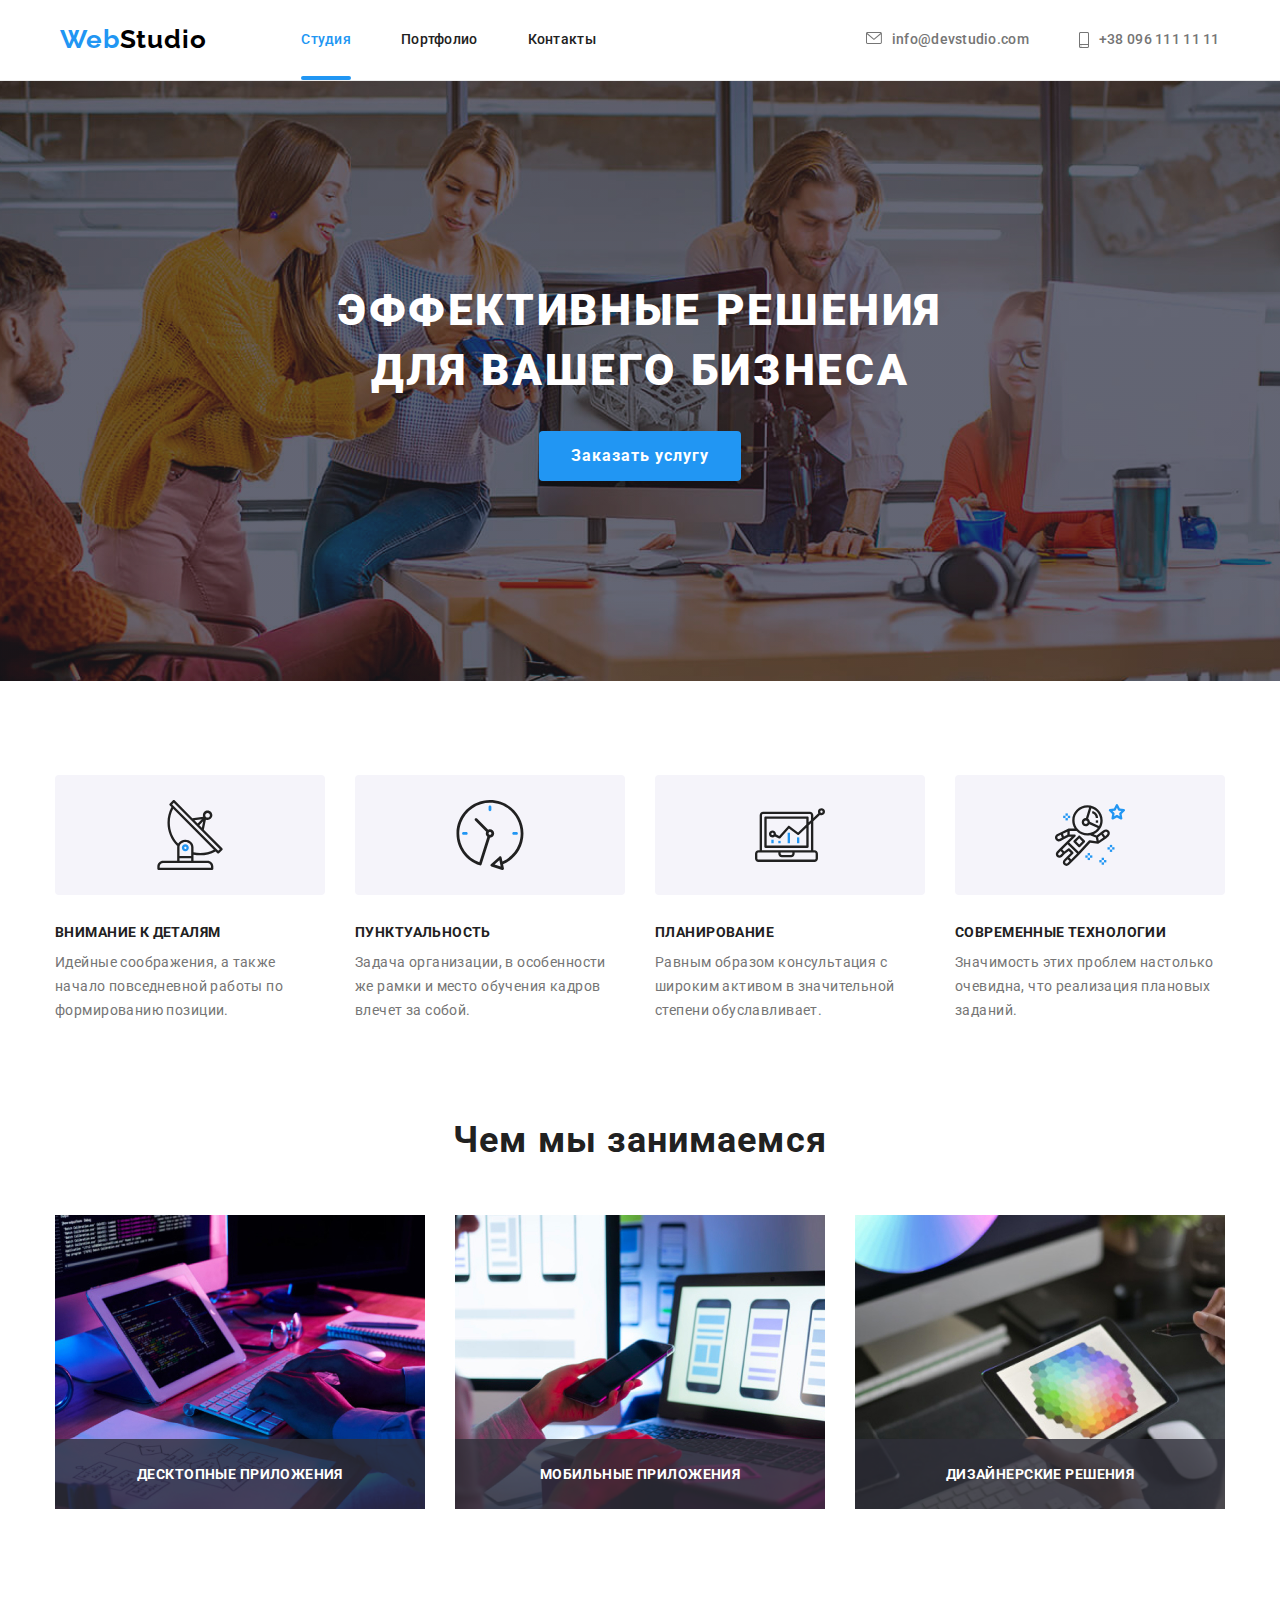
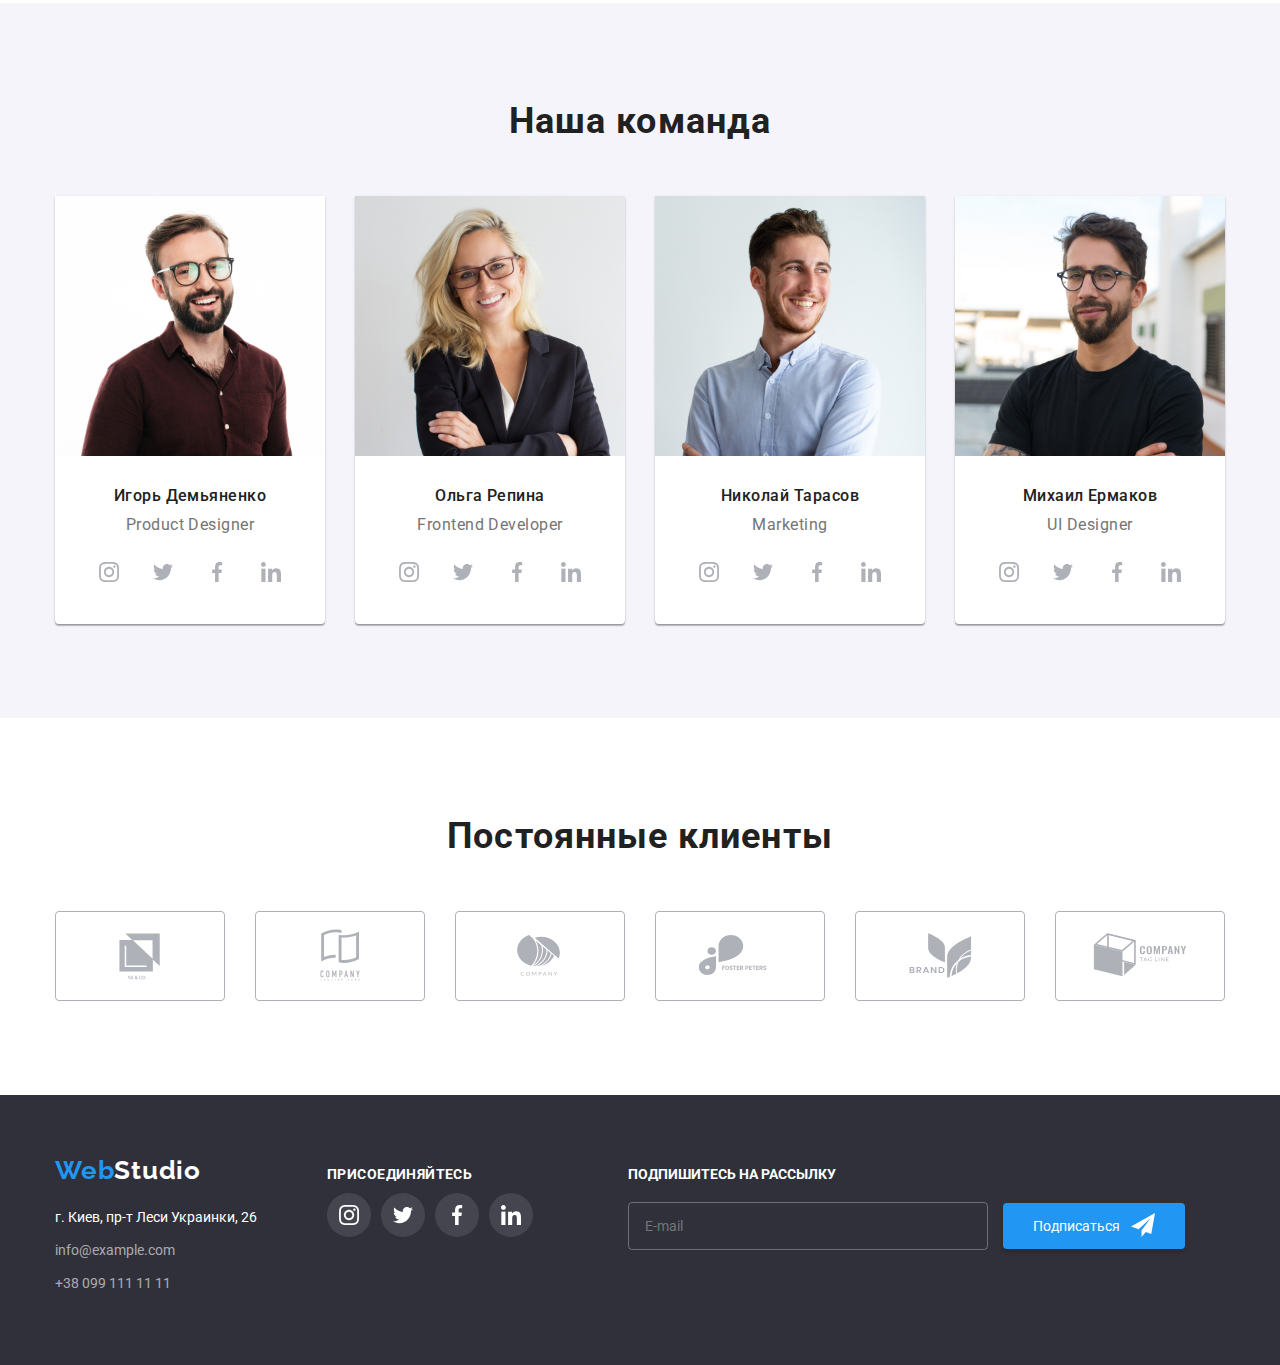
==== commit 81fca97e: "Update index.html" ====
--- a/index.html
+++ b/index.html
@@ -418,20 +418,18 @@
           </li>
         </ul>
       </div>
-      <div>
-        <form>
-          <div class="suscribe-form">
-            <label class="suscribe-label" for="email"><b>Подпишитесь на рассылку</b></label>
-            <input class="subscribe-mail" type="email" name="user-email" id="email" placeholder="E-mail">
-            <button class="submit-button" type="submit">
-              Подписаться
-              <svg>
-                <use href="./image/icons/symbol-defs.svg#send" width="24" height="24"></use>
-              </svg>
-            </button>
-          </div>
-        </form>
-      </div>
+      <form>
+        <div class="suscribe-form">
+          <label class="suscribe-label" for="email"><b>Подпишитесь на рассылку</b></label>
+          <input class="subscribe-mail" type="email" name="user-email" id="email" placeholder="E-mail">
+          <button class="submit-button" type="submit">
+            Подписаться
+            <svg>
+              <use href="./image/icons/symbol-defs.svg#send" width="24" height="24"></use>
+            </svg>
+          </button>
+        </div>
+      </form>
     </div>
   </footer>
   <script src="./js/modal.js"></script>
--- a/css/styles.css
+++ b/css/styles.css
@@ -268,7 +268,7 @@
     pointer-events: none;
 }
 
-.backdrop.is-hidden .modal{
+.backdrop.is-hidden .modal {
     transform: translate(-50%, -50%) scale(0.7);
     opacity: 0.4;
 }
@@ -277,9 +277,7 @@
     position: absolute;
     top: 50%;
     left: 50%;
-
     width: 530px;
-    height: 580px;
     box-shadow: 0px 1px 3px rgba(0, 0, 0, 0.12), 0px 1px 1px rgba(0, 0, 0, 0.14), 0px 2px 1px rgba(0, 0, 0, 0.2);
     border-radius: 4px;
     background-color: var(--white);
@@ -310,6 +308,89 @@
 .modal-button svg {
     width: 18px;
     height: 18px;
+    transition: fill 250ms cubic-bezier(0.4, 0, 0.2, 1);
+}
+
+.modal-button:hover,
+.modal-button:focus svg {
+    fill: var(--accent-color);
+}
+
+.modal-form {
+    padding: 40px;
+}
+
+.modal-form b {
+    display: flex;
+    justify-content: center;
+    margin-bottom: 12px;
+    color: var(--title-color);
+    font-weight: 700;
+    font-size: 20px;
+    line-height: 1.15;
+    text-align: center;
+    letter-spacing: 0.03em;
+}
+
+.form-field {
+    display: flex;
+    flex-direction: column;
+    margin-bottom: 10px;
+}
+
+.form-field input {
+    padding: 12px 12px 12px 83px;
+    border: 1px solid rgba(33, 33, 33, 0.2);
+    border-radius: 4px;
+    cursor: pointer;
+}
+
+.form-field input {
+    border-color: var(--accent-color);
+}
+
+.form-comments {
+    padding: 12px 16px;
+    margin-bottom: 20px;
+    width: 100%;
+    border: 1px solid rgba(33, 33, 33, 0.2);
+    border-radius: 4px;
+    cursor: pointer;
+    resize: none;
+}
+
+.form-comments::placeholder {
+    color: rgba(117, 117, 117, 0.5);
+}
+
+.accept-checkbox {
+    margin-bottom: 30px;
+}
+
+.accept-checkbox-link {
+    color: var(--accent-color);
+}
+
+.modal-form-butoon {
+    margin-left: auto;
+    margin-right: auto;
+    padding: 10px 55px;
+    display: flex;
+    box-shadow: 0px 4px 4px rgba(0, 0, 0, 0.15);
+    border: none;
+    border-radius: 4px;
+    font-weight: 700;
+    font-size: 16px;
+    line-height: 1.87;
+    letter-spacing: 0.06em;
+    background-color: var(--accent-color);
+    color: var(--white);
+}
+
+.modal-form-butoon:hover,
+.modal-form-butoon:focus {
+    background-color: var(--button-hover-coolor);
+    cursor: pointer;
 }
 
 .preference {
@@ -562,7 +643,9 @@
     color: var(--accent-color);
 }
 
-.subscribe {}
+.subscribe {
+    margin-right: 95px;
+}
 
 .subscribe-title {
     margin-bottom: 10px;
@@ -606,6 +689,50 @@
     fill: currentColor;
 }
 
+.subscribe-form {
+    display: flex;
+    flex-direction: row;
+    align-items: baseline;
+}
+
+.suscribe-label {
+    margin-bottom: 20px;
+    display: flex;
+    flex-direction: column;
+    text-transform: uppercase;
+    color: var(--white);
+}
+
+.subscribe-mail {
+    margin-right: 12px;
+    width: 360px;
+    padding: 15px 16px;
+    border: 1px solid rgba(255, 255, 255, 0.3);
+    border-radius: 4px;
+    background-color: inherit;
+}
+
+.submit-button {
+    position: relative;
+    padding: 15px 65px 15px 30px;
+    /* display: flex; */
+    align-items: center;
+    box-shadow: 0px 4px 4px rgba(0, 0, 0, 0.15);
+    border-radius: 4px;
+    border: none;
+    background-color: var(--accent-color);
+    color: var(--white);
+}
+
+.submit-button svg {
+    position: absolute;
+    top: 10px;
+    right: 30px;
+    width: 24px;
+    height: 24px;
+    fill: var(--white);
+}
+
 /*! Стилі сторінки Portfolio */
 .filter-list {
     margin-bottom: 50px;
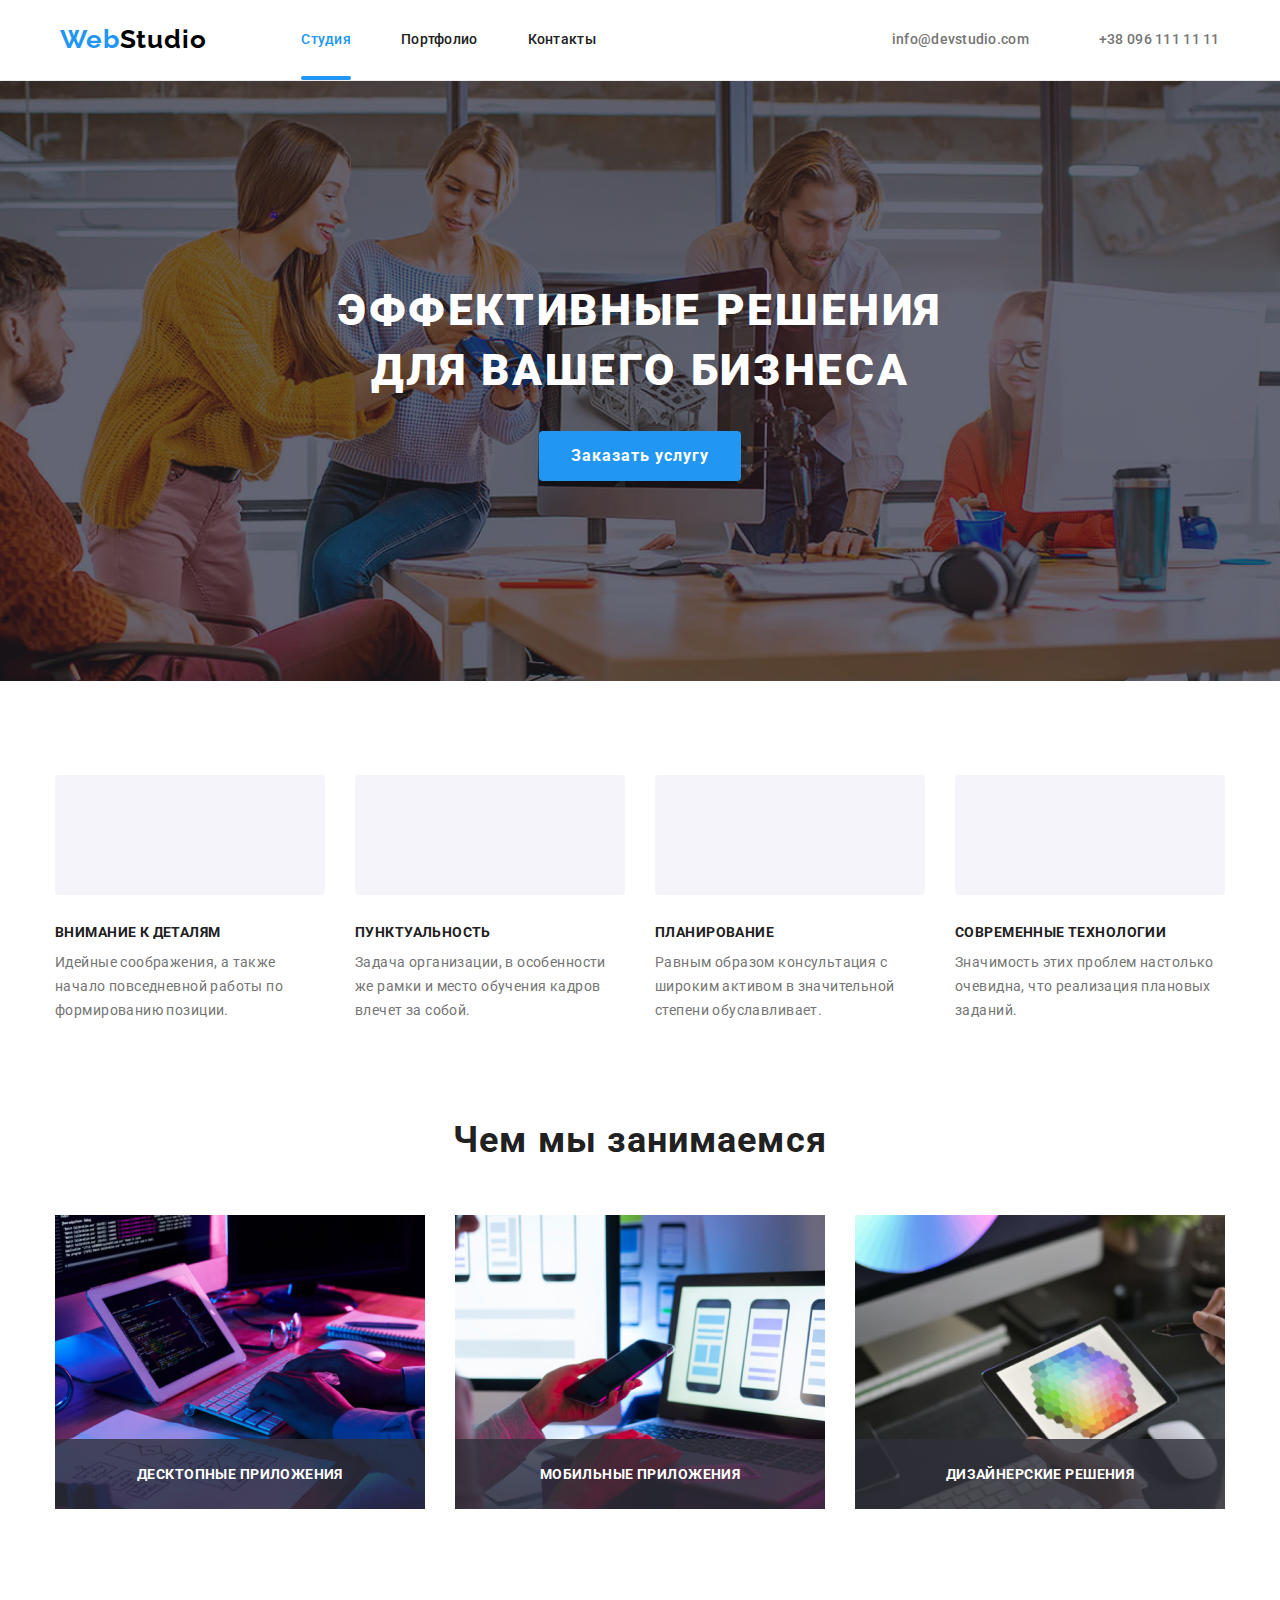
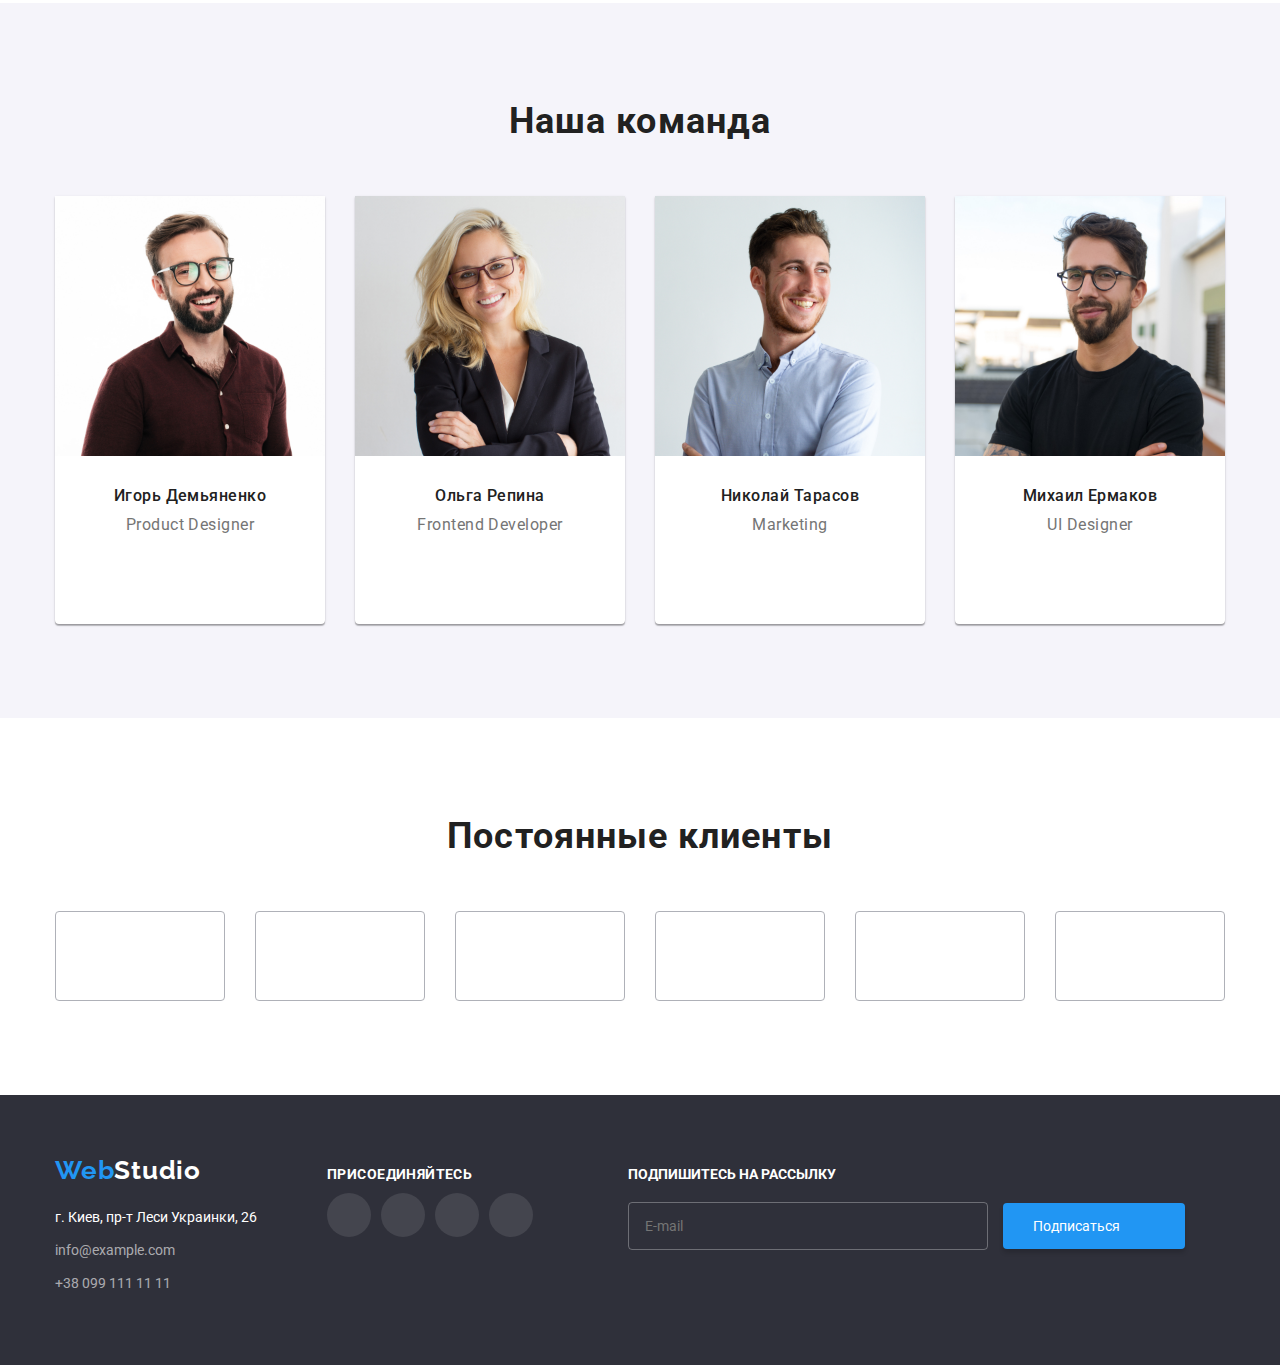
==== commit ff2af437: "Update index.html" ====
--- a/index.html
+++ b/index.html
@@ -31,14 +31,14 @@
         <li class="contacts-item">
           <a class="contacts-link link" href="mailto:info@devstudio.com">
             <svg>
-              <use href="./image/icons/symbol-defs.svg#envelope" width="16" height="12"></use>
+              <use href="./image/icons/icons.svg#envelope" width="16" height="12"></use>
             </svg>
             info@devstudio.com</a>
         </li>
         <li class="contacts-item">
           <a class="contacts-link link" href="tel:+380961111111">
             <svg class="smartphone">
-              <use href="./image/icons/symbol-defs.svg#smartphone" width="10" height="16"></use>
+              <use href="./image/icons/icons.svg#smartphone" width="10" height="16"></use>
             </svg>
             +38 096 111 11 11</a>
         </li>
@@ -56,38 +56,48 @@
         <div class="modal">
           <button class="modal-button" type="button" data-modal-close>
             <svg>
-              <use href="./image/icons/symbol-defs.svg#close" width="18" height="18"></use>
+              <use href="./image/icons/icons.svg#close" width="18" height="18"></use>
             </svg>
           </button>
           <div class="">
             <form class="modal-form">
               <b>Оставьте свои данные, мы вам перезвоним</b>
-              <div class="form-field">
-                <label for="username" class="modal-username">
-                  Имя
-                </label>
-                <input type="text" id="username">
-              </div>
-              <div class="form-field">
-                <label for="usertel" class="modal-usertel">
-                  Телефон
-                </label>
-                <input type="tel" id="usertel">
-              </div>
-              <div class="form-field">
-                <label for="usermail" class="modal-usermail">
-                  Почта
-                </label>
-                <input type="email" id="usermail">
-              </div>
-              <label for="comments">
-                Комментарий
+              <label class="modal-form-field">
+                <span class="lable">Имя</span>
+                <input class="modal-form-input" type="text">
+                <svg>
+                  <use href="./image/icons.svg#person" width="18" height="18"></use>
+                </svg>
               </label>
-              <textarea class="form-comments" name="comments" id="comments" rows="5" placeholder="Введите текст"
-                resize="none"></textarea>
-              <input class="accept-checkbox" type="checkbox" name="" id="accept-checkbox">
-              <label for="accept-checkbox">Соглашаюсь с рассылкой и принимаю <a class="accept-checkbox-link"
-                  href="">Условия договора</a></label>
+              <label class="modal-form-field">
+                <span class="lable">Телефон</span>
+                <input class="modal-form-input" type="tel">
+                <svg>
+                  <use href="./image/icons.svg#phone" width="18" height="18"></use>
+                </svg>
+              </label>
+              <label class="modal-form-field">
+                <span class="lable">Почта</span>
+                <input class="modal-form-input" type="email">
+                <svg>
+                  <use href="./image/icons.svg#email" width="18" height="18"></use>
+                </svg>
+              </label>
+              <label>
+                <span class="lable">Комментарий</span>
+                <textarea class="form-comments" name="comments" id="comments" rows="5" placeholder="Введите текст"
+                  resize="none"></textarea>
+              </label>
+              <label class="checkbox-field">
+                <input class="accept-checkbox" type="checkbox" name="">
+                <span class="custom-checkbox">
+                  <svg>
+                    <use href="./image/icons/icons.svg#check-on" width="16" height="15"></use>
+                  </svg>
+                </span>
+                <span class="checkbox-label">Соглашаюсь с рассылкой и принимаю <a class="accept-checkbox-link"
+                    href="">Условия договора</a></span>
+              </label>
               <button class="modal-form-butoon" type="submit">Отправить</button>
             </form>
           </div>
@@ -101,7 +111,7 @@
           <li class="preference-item">
             <div class="prefrence-icon">
               <svg>
-                <use href="./image/icons/symbol-defs.svg#antenna" width="70" height="70"></use>
+                <use href="./image/icons/icons.svg#antenna" width="70" height="70"></use>
               </svg>
             </div>
             <h3 class="preference-title">Внимание к деталям</h3>
@@ -112,7 +122,7 @@
           <li class="preference-item">
             <div class="prefrence-icon">
               <svg>
-                <use href="./image/icons/symbol-defs.svg#clock" width="70" height="70"></use>
+                <use href="./image/icons/icons.svg#clock" width="70" height="70"></use>
               </svg>
             </div>
             <h3 class="preference-title">Пунктуальность</h3>
@@ -123,7 +133,7 @@
           <li class="preference-item">
             <div class="prefrence-icon">
               <svg>
-                <use href="./image/icons/symbol-defs.svg#diagram" width="70" height="70"></use>
+                <use href="./image/icons/icons.svg#diagram" width="70" height="70"></use>
               </svg>
             </div>
             <h3 class="preference-title">Планирование</h3>
@@ -134,7 +144,7 @@
           <li class="preference-item">
             <div class="prefrence-icon">
               <svg>
-                <use href="./image/icons/symbol-defs.svg#astronaut" width="70" height="70"></use>
+                <use href="./image/icons/icons.svg#astronaut" width="70" height="70"></use>
               </svg>
             </div>
             <h3 class="preference-title">Современные технологии</h3>
@@ -190,28 +200,28 @@
                 <li class="social-item">
                   <a class="social-link link" href="">
                     <svg>
-                      <use href="./image/icons/symbol-defs.svg#instagram" width="20" height="20"></use>
-                    </svg>
-                  </a>
-                </li>
-                <li class="social-item">
-                  <a class="social-link link" href="">
-                    <svg>
-                      <use href="./image/icons/symbol-defs.svg#twitter" width="20" height="20"></use>
-                    </svg>
-                  </a>
-                </li>
-                <li class="social-item">
-                  <a class="social-link link" href="">
-                    <svg>
-                      <use href="./image/icons/symbol-defs.svg#facebook" width="20" height="20"></use>
-                    </svg>
-                  </a>
-                </li>
-                <li class="social-item">
-                  <a class="social-link link" href="">
-                    <svg>
-                      <use href="./image/icons/symbol-defs.svg#linkedin" width="20" height="20"></use>
+                      <use href="./image/icons/icons.svg#instagram" width="20" height="20"></use>
+                    </svg>
+                  </a>
+                </li>
+                <li class="social-item">
+                  <a class="social-link link" href="">
+                    <svg>
+                      <use href="./image/icons/icons.svg#twitter" width="20" height="20"></use>
+                    </svg>
+                  </a>
+                </li>
+                <li class="social-item">
+                  <a class="social-link link" href="">
+                    <svg>
+                      <use href="./image/icons/icons.svg#facebook" width="20" height="20"></use>
+                    </svg>
+                  </a>
+                </li>
+                <li class="social-item">
+                  <a class="social-link link" href="">
+                    <svg>
+                      <use href="./image/icons/icons.svg#linkedin" width="20" height="20"></use>
                     </svg>
                   </a>
                 </li>
@@ -227,28 +237,28 @@
                 <li class="social-item">
                   <a class="social-link link" href="">
                     <svg>
-                      <use href="./image/icons/symbol-defs.svg#instagram" width="20" height="20"></use>
-                    </svg>
-                  </a>
-                </li>
-                <li class="social-item">
-                  <a class="social-link link" href="">
-                    <svg>
-                      <use href="./image/icons/symbol-defs.svg#twitter" width="20" height="20"></use>
-                    </svg>
-                  </a>
-                </li>
-                <li class="social-item">
-                  <a class="social-link link" href="">
-                    <svg>
-                      <use href="./image/icons/symbol-defs.svg#facebook" width="20" height="20"></use>
-                    </svg>
-                  </a>
-                </li>
-                <li class="social-item">
-                  <a class="social-link link" href="">
-                    <svg>
-                      <use href="./image/icons/symbol-defs.svg#linkedin" width="20" height="20"></use>
+                      <use href="./image/icons/icons.svg#instagram" width="20" height="20"></use>
+                    </svg>
+                  </a>
+                </li>
+                <li class="social-item">
+                  <a class="social-link link" href="">
+                    <svg>
+                      <use href="./image/icons/icons.svg#twitter" width="20" height="20"></use>
+                    </svg>
+                  </a>
+                </li>
+                <li class="social-item">
+                  <a class="social-link link" href="">
+                    <svg>
+                      <use href="./image/icons/icons.svg#facebook" width="20" height="20"></use>
+                    </svg>
+                  </a>
+                </li>
+                <li class="social-item">
+                  <a class="social-link link" href="">
+                    <svg>
+                      <use href="./image/icons/icons.svg#linkedin" width="20" height="20"></use>
                     </svg>
                   </a>
                 </li>
@@ -264,28 +274,28 @@
                 <li class="social-item">
                   <a class="social-link link" href="">
                     <svg>
-                      <use href="./image/icons/symbol-defs.svg#instagram" width="20" height="20"></use>
-                    </svg>
-                  </a>
-                </li>
-                <li class="social-item">
-                  <a class="social-link link" href="">
-                    <svg>
-                      <use href="./image/icons/symbol-defs.svg#twitter" width="20" height="20"></use>
-                    </svg>
-                  </a>
-                </li>
-                <li class="social-item">
-                  <a class="social-link link" href="">
-                    <svg>
-                      <use href="./image/icons/symbol-defs.svg#facebook" width="20" height="20"></use>
-                    </svg>
-                  </a>
-                </li>
-                <li class="social-item">
-                  <a class="social-link link" href="">
-                    <svg>
-                      <use href="./image/icons/symbol-defs.svg#linkedin" width="20" height="20"></use>
+                      <use href="./image/icons/icons.svg#instagram" width="20" height="20"></use>
+                    </svg>
+                  </a>
+                </li>
+                <li class="social-item">
+                  <a class="social-link link" href="">
+                    <svg>
+                      <use href="./image/icons/icons.svg#twitter" width="20" height="20"></use>
+                    </svg>
+                  </a>
+                </li>
+                <li class="social-item">
+                  <a class="social-link link" href="">
+                    <svg>
+                      <use href="./image/icons/icons.svg#facebook" width="20" height="20"></use>
+                    </svg>
+                  </a>
+                </li>
+                <li class="social-item">
+                  <a class="social-link link" href="">
+                    <svg>
+                      <use href="./image/icons/icons.svg#linkedin" width="20" height="20"></use>
                     </svg>
                   </a>
                 </li>
@@ -301,28 +311,28 @@
                 <li class="social-item">
                   <a class="social-link link" href="">
                     <svg>
-                      <use href="./image/icons/symbol-defs.svg#instagram" width="20" height="20"></use>
-                    </svg>
-                  </a>
-                </li>
-                <li class="social-item">
-                  <a class="social-link link" href="">
-                    <svg>
-                      <use href="./image/icons/symbol-defs.svg#twitter" width="20" height="20"></use>
-                    </svg>
-                  </a>
-                </li>
-                <li class="social-item">
-                  <a class="social-link link" href="">
-                    <svg>
-                      <use href="./image/icons/symbol-defs.svg#facebook" width="20" height="20"></use>
-                    </svg>
-                  </a>
-                </li>
-                <li class="social-item">
-                  <a class="social-link link" href="">
-                    <svg>
-                      <use href="./image/icons/symbol-defs.svg#linkedin" width="20" height="20"></use>
+                      <use href="./image/icons/icons.svg#instagram" width="20" height="20"></use>
+                    </svg>
+                  </a>
+                </li>
+                <li class="social-item">
+                  <a class="social-link link" href="">
+                    <svg>
+                      <use href="./image/icons/icons.svg#twitter" width="20" height="20"></use>
+                    </svg>
+                  </a>
+                </li>
+                <li class="social-item">
+                  <a class="social-link link" href="">
+                    <svg>
+                      <use href="./image/icons/icons.svg#facebook" width="20" height="20"></use>
+                    </svg>
+                  </a>
+                </li>
+                <li class="social-item">
+                  <a class="social-link link" href="">
+                    <svg>
+                      <use href="./image/icons/icons.svg#linkedin" width="20" height="20"></use>
                     </svg>
                   </a>
                 </li>
@@ -340,32 +350,32 @@
           <ul class="clients-list list flex-container">
             <li class="clients-item">
               <svg>
-                <use href="./image/icons/symbol-defs.svg#client_1" width="105" height="60"></use>
-              </svg>
-            </li>
-            <li class="clients-item">
-              <svg>
-                <use href="./image/icons/symbol-defs.svg#client_2" width="105" height="60"></use>
-              </svg>
-            </li>
-            <li class="clients-item">
-              <svg>
-                <use href="./image/icons/symbol-defs.svg#client_3" width="105" height="60"></use>
-              </svg>
-            </li>
-            <li class="clients-item">
-              <svg>
-                <use href="./image/icons/symbol-defs.svg#client_4" width="105" height="60"></use>
-              </svg>
-            </li>
-            <li class="clients-item">
-              <svg>
-                <use href="./image/icons/symbol-defs.svg#client_5" width="105" height="60"></use>
-              </svg>
-            </li>
-            <li class="clients-item">
-              <svg>
-                <use href="./image/icons/symbol-defs.svg#client_6" width="105" height="60"></use>
+                <use href="./image/icons/icons.svg#client_1" width="105" height="60"></use>
+              </svg>
+            </li>
+            <li class="clients-item">
+              <svg>
+                <use href="./image/icons/icons.svg#client_2" width="105" height="60"></use>
+              </svg>
+            </li>
+            <li class="clients-item">
+              <svg>
+                <use href="./image/icons/icons.svg#client_3" width="105" height="60"></use>
+              </svg>
+            </li>
+            <li class="clients-item">
+              <svg>
+                <use href="./image/icons/icons.svg#client_4" width="105" height="60"></use>
+              </svg>
+            </li>
+            <li class="clients-item">
+              <svg>
+                <use href="./image/icons/icons.svg#client_5" width="105" height="60"></use>
+              </svg>
+            </li>
+            <li class="clients-item">
+              <svg>
+                <use href="./image/icons/icons.svg#client_6" width="105" height="60"></use>
               </svg>
             </li>
           </ul>
@@ -391,44 +401,46 @@
           <li class="subscribe-item">
             <a href="" class="subscribe-link">
               <svg>
-                <use href="./image/icons/symbol-defs.svg#instagram" width="20" height="20"></use>
+                <use href="./image/icons/icons.svg#instagram" width="20" height="20"></use>
               </svg>
             </a>
           </li>
           <li class="subscribe-item">
             <a href="" class="subscribe-link link">
               <svg>
-                <use href="./image/icons/symbol-defs.svg#twitter" width="20" height="20"></use>
+                <use href="./image/icons/icons.svg#twitter" width="20" height="20"></use>
               </svg>
             </a>
           </li>
           <li class="subscribe-item">
             <a href="" class="subscribe-link">
               <svg>
-                <use href="./image/icons/symbol-defs.svg#facebook" width="20" height="20"></use>
+                <use href="./image/icons/icons.svg#facebook" width="20" height="20"></use>
               </svg>
             </a>
           </li>
           <li class="subscribe-item">
             <a href="" class="subscribe-link">
               <svg>
-                <use href="./image/icons/symbol-defs.svg#linkedin" width="20" height="20"></use>
+                <use href="./image/icons/icons.svg#linkedin" width="20" height="20"></use>
               </svg>
             </a>
           </li>
         </ul>
       </div>
       <form>
-        <div class="suscribe-form">
-          <label class="suscribe-label" for="email"><b>Подпишитесь на рассылку</b></label>
-          <input class="subscribe-mail" type="email" name="user-email" id="email" placeholder="E-mail">
-          <button class="submit-button" type="submit">
-            Подписаться
-            <svg>
-              <use href="./image/icons/symbol-defs.svg#send" width="24" height="24"></use>
-            </svg>
-          </button>
-        </div>
+        <label class="suscribe-field">
+          <b class="suscribe-label">Подпишитесь на рассылку</b>
+          <div class="suscribe-form">
+            <input class="subscribe-mail" type="email" name="user-email" placeholder="E-mail">
+            <button class="submit-button" type="submit">
+              Подписаться
+              <svg>
+                <use href="./image/icons/icons.svg#send" width="24" height="24"></use>
+              </svg>
+            </button>
+          </div>
+        </label>
       </form>
     </div>
   </footer>
--- a/css/styles.css
+++ b/css/styles.css
@@ -345,7 +345,7 @@
     cursor: pointer;
 }
 
-.form-field input {
+.form-field input:hover {
     border-color: var(--accent-color);
 }
 
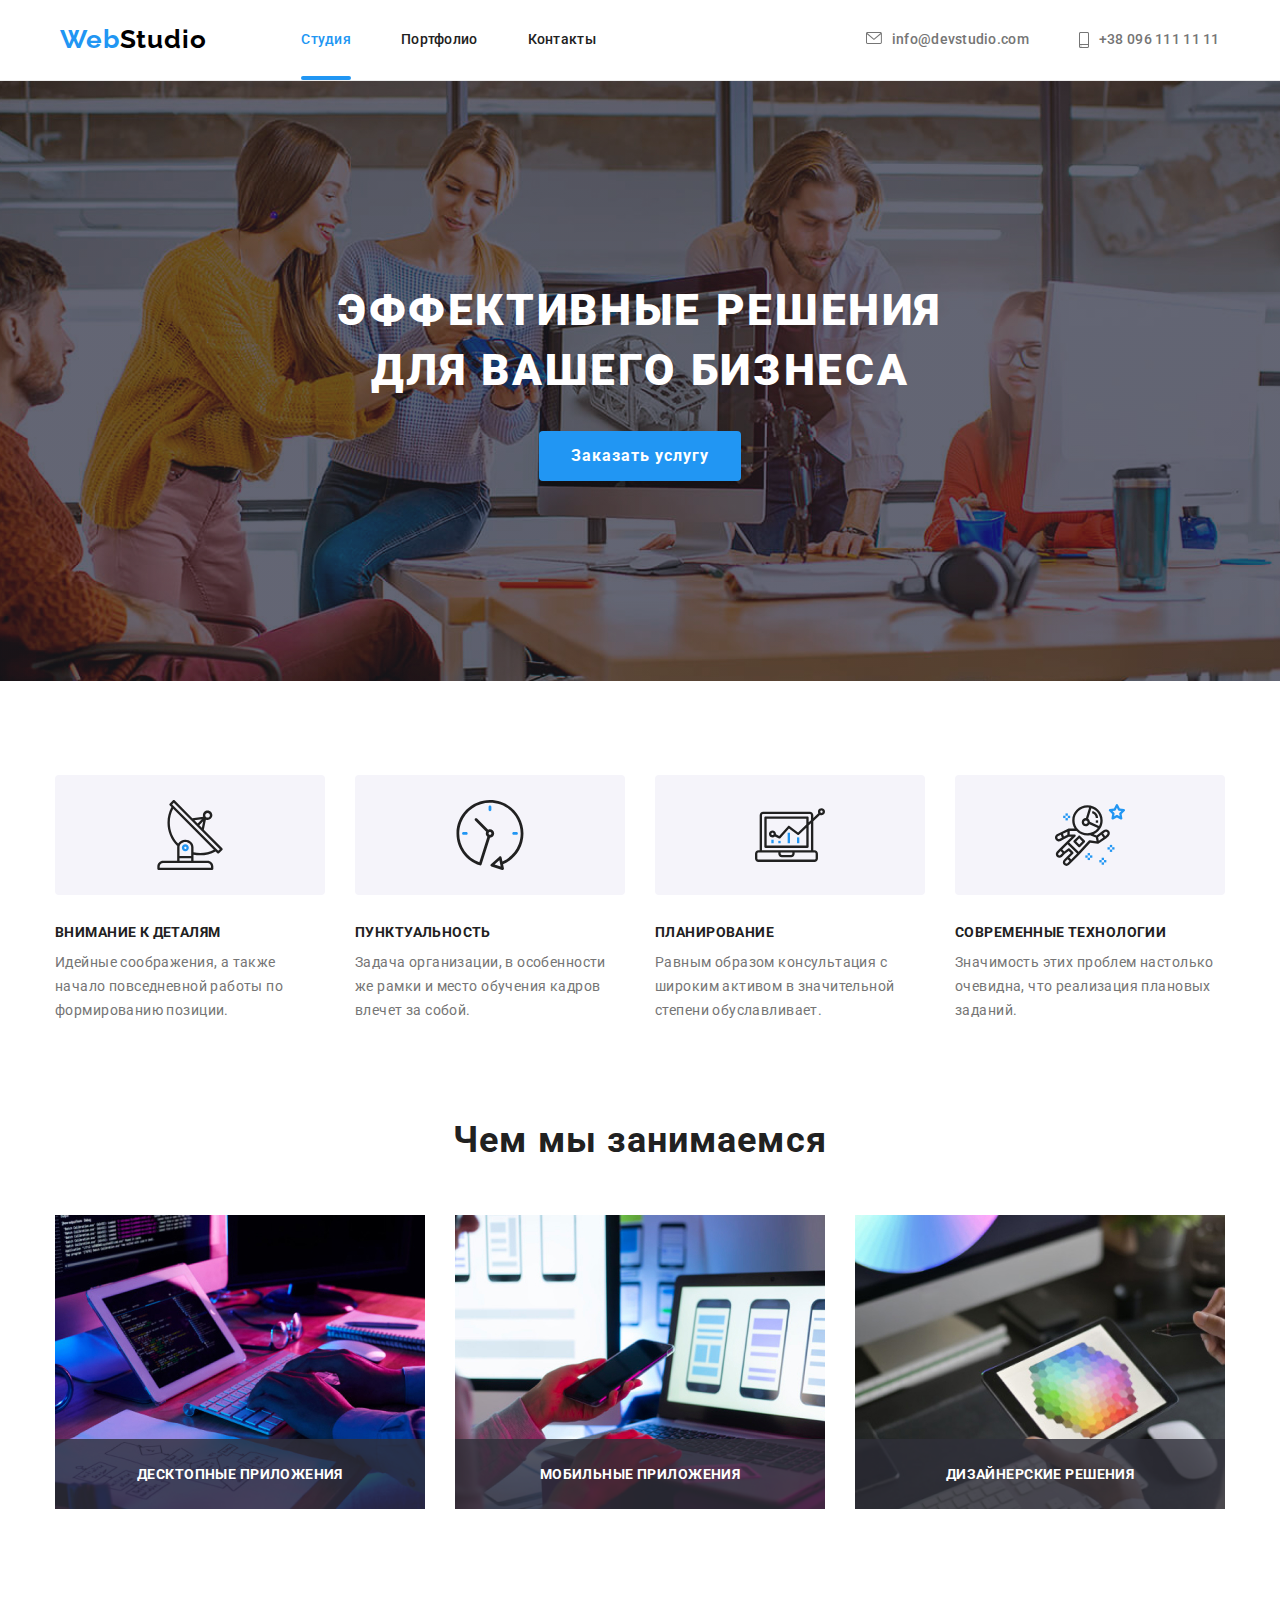
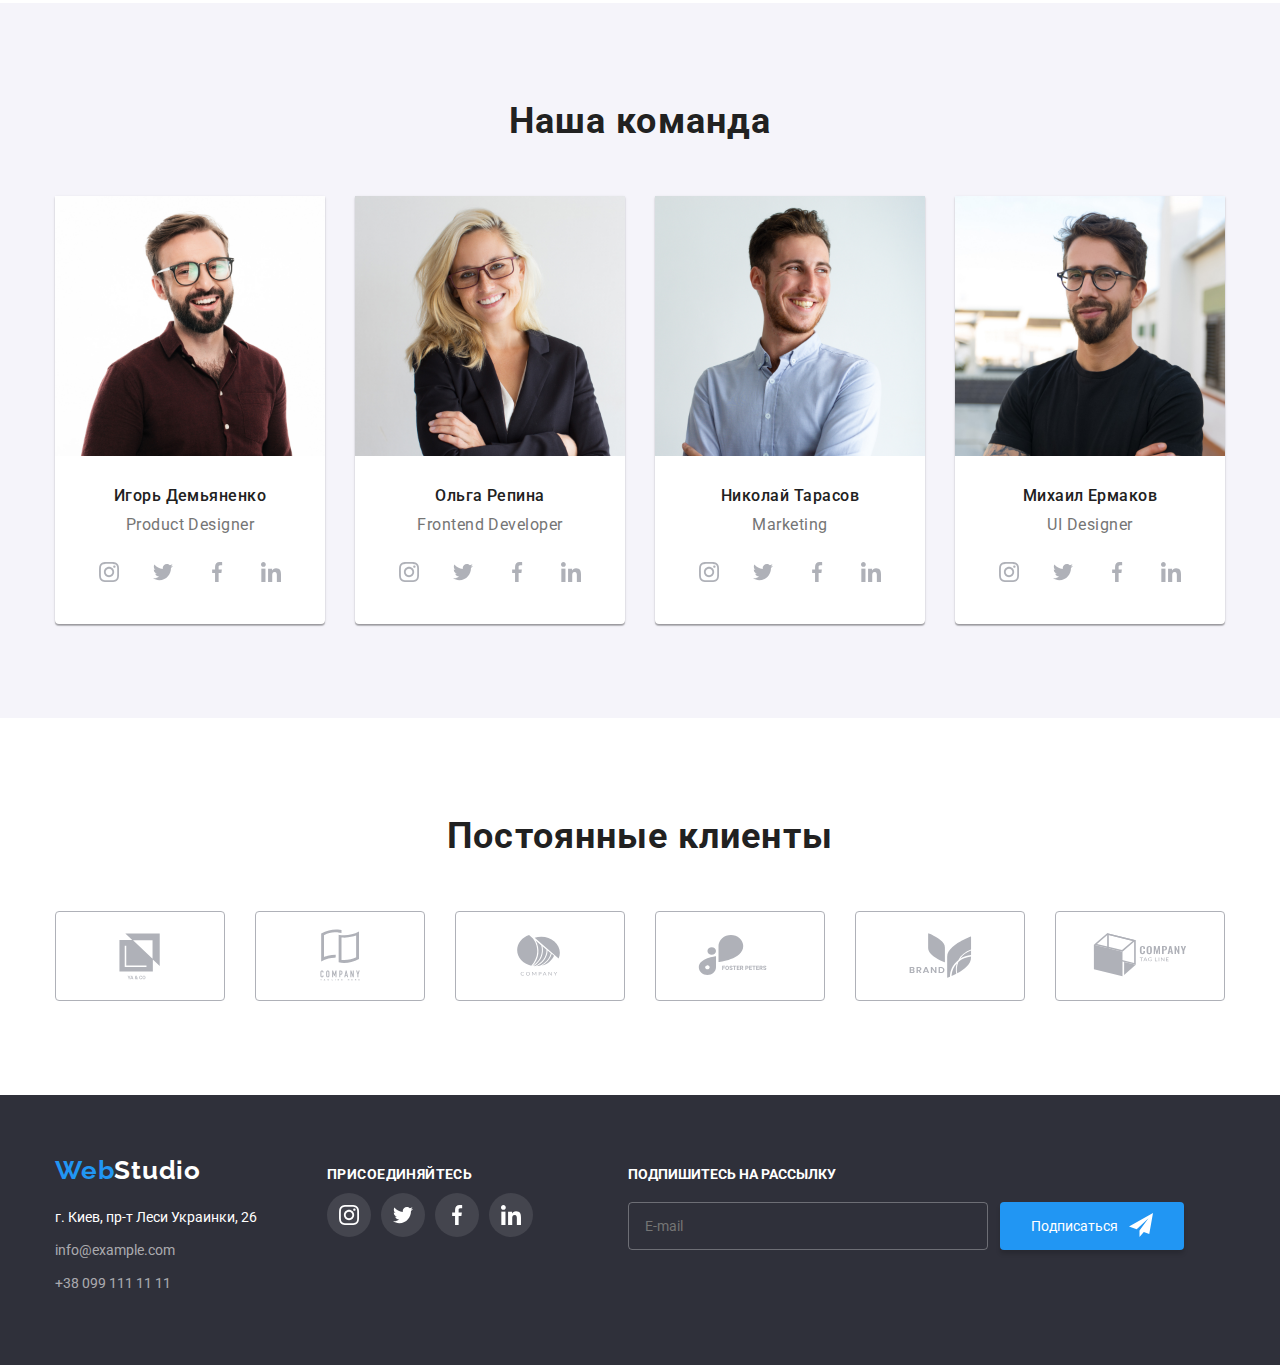
==== commit 074170a6: "Checked mistakes" ====
--- a/index.html
+++ b/index.html
@@ -85,11 +85,11 @@
               </label>
               <label>
                 <span class="lable">Комментарий</span>
-                <textarea class="form-comments" name="comments" id="comments" rows="5" placeholder="Введите текст"
-                  resize="none"></textarea>
+                <textarea class="form-comments" name="comments" id="comments" rows="5" placeholder="Введите текст">
+                </textarea>
               </label>
               <label class="checkbox-field">
-                <input class="accept-checkbox" type="checkbox" name="">
+                <input class="accept-checkbox" type="checkbox" name="checkbox">
                 <span class="custom-checkbox">
                   <svg>
                     <use href="./image/icons/icons.svg#check-on" width="16" height="15"></use>
@@ -428,19 +428,17 @@
           </li>
         </ul>
       </div>
-      <form>
+      <form class="suscribe-form">
         <label class="suscribe-field">
           <b class="suscribe-label">Подпишитесь на рассылку</b>
-          <div class="suscribe-form">
-            <input class="subscribe-mail" type="email" name="user-email" placeholder="E-mail">
-            <button class="submit-button" type="submit">
-              Подписаться
-              <svg>
-                <use href="./image/icons/icons.svg#send" width="24" height="24"></use>
-              </svg>
-            </button>
-          </div>
+          <input class="subscribe-mail" type="email" name="user-email" placeholder="E-mail">
         </label>
+        <button class="submit-button" type="submit">
+          Подписаться
+          <svg>
+            <use href="./image/icons/icons.svg#send" width="24" height="24"></use>
+          </svg>
+        </button>
       </form>
     </div>
   </footer>
--- a/css/styles.css
+++ b/css/styles.css
@@ -332,21 +332,44 @@
     letter-spacing: 0.03em;
 }
 
-.form-field {
+.modal-form-field {
+    position: relative;
     display: flex;
     flex-direction: column;
     margin-bottom: 10px;
 }
 
-.form-field input {
-    padding: 12px 12px 12px 83px;
+.lable {
+    display: block;
+    margin-bottom: 4px;
+}
+
+.modal-form-field svg {
+    position: absolute;
+    bottom: 11px;
+    left: 12px;
+    width: 18px;
+    height: 18px;
+
+    transition: fill 250ms cubic-bezier(0.4, 0, 0.2, 1);
+}
+
+.modal-form-input {
+    padding: 12px 12px 12px 40px;
     border: 1px solid rgba(33, 33, 33, 0.2);
     border-radius: 4px;
     cursor: pointer;
-}
-
-.form-field input:hover {
+    outline: transparent;
+
+    transition: border-color 250ms cubic-bezier(0.4, 0, 0.2, 1);
+}
+
+.modal-form-input:focus {
     border-color: var(--accent-color);
+}
+
+.modal-form-input:focus+svg {
+    fill: var(--accent-color);
 }
 
 .form-comments {
@@ -357,14 +380,73 @@
     border-radius: 4px;
     cursor: pointer;
     resize: none;
+    outline: transparent;
+
+    transition: border-color 250ms cubic-bezier(0.4, 0, 0.2, 1);
+}
+
+.form-comments:focus {
+    border-color: var(--accent-color);
 }
 
 .form-comments::placeholder {
     color: rgba(117, 117, 117, 0.5);
 }
 
+.checkbox-field {
+    position: relative;
+    display: block;
+    margin-bottom: 30px;
+}
+
 .accept-checkbox {
-    margin-bottom: 30px;
+    position: absolute;
+    width: 1px;
+    height: 1px;
+    margin: -1px;
+    border: 0;
+    padding: 0;
+    clip: rect(0 0 0 0);
+    overflow: hidden;
+
+}
+
+.accept-checkbox:checked+.custom-checkbox {
+    background-color: var(--accent-color);
+    outline-color: transparent;
+}
+
+.accept-checkbox:checked+.custom-checkbox svg {
+    opacity: 1;
+}
+
+.custom-checkbox {
+    position: absolute;
+    top: 0;
+    left: 13px;
+
+    display: block;
+    width: 16px;
+    height: 15px;
+
+    border-radius: 2px;
+    outline: 2px solid #000;
+    outline-offset: -2px;
+
+    transition: background-color 250ms cubic-bezier(0.4, 0, 0.2, 1);
+}
+
+.custom-checkbox svg {
+    width: 16px;
+    height: 15px;
+    fill: var(--white);
+    opacity: 0;
+    transition: opacity 250ms cubic-bezier(0.4, 0, 0.2, 1);
+}
+
+.checkbox-label {
+    display: inline-block;
+    margin-left: 35px;
 }
 
 .accept-checkbox-link {
@@ -657,8 +739,6 @@
     color: var(--white);
 }
 
-.subscribe-list {}
-
 .subscribe-item:not(:last-child) {
     margin-right: 10px;
 }
@@ -689,18 +769,22 @@
     fill: currentColor;
 }
 
-.subscribe-form {
-    display: flex;
-    flex-direction: row;
-    align-items: baseline;
+.suscribe-form {
+    display: flex;
+    align-items: flex-end;
+}
+
+.suscribe-field {
+    display: block;
+    color: var(--white);
 }
 
 .suscribe-label {
+    display: block;
+    text-transform: uppercase;
     margin-bottom: 20px;
-    display: flex;
-    flex-direction: column;
-    text-transform: uppercase;
-    color: var(--white);
+
+
 }
 
 .subscribe-mail {
@@ -715,13 +799,18 @@
 .submit-button {
     position: relative;
     padding: 15px 65px 15px 30px;
-    /* display: flex; */
-    align-items: center;
     box-shadow: 0px 4px 4px rgba(0, 0, 0, 0.15);
     border-radius: 4px;
-    border: none;
+    border-width: 1px;
+    border-color: transparent;
     background-color: var(--accent-color);
     color: var(--white);
+
+    transition: background-color 250ms cubic-bezier(0.4, 0, 0.2, 1);
+}
+
+.submit-button:hover {
+    background-color: var(--button-hover-coolor);
 }
 
 .submit-button svg {
